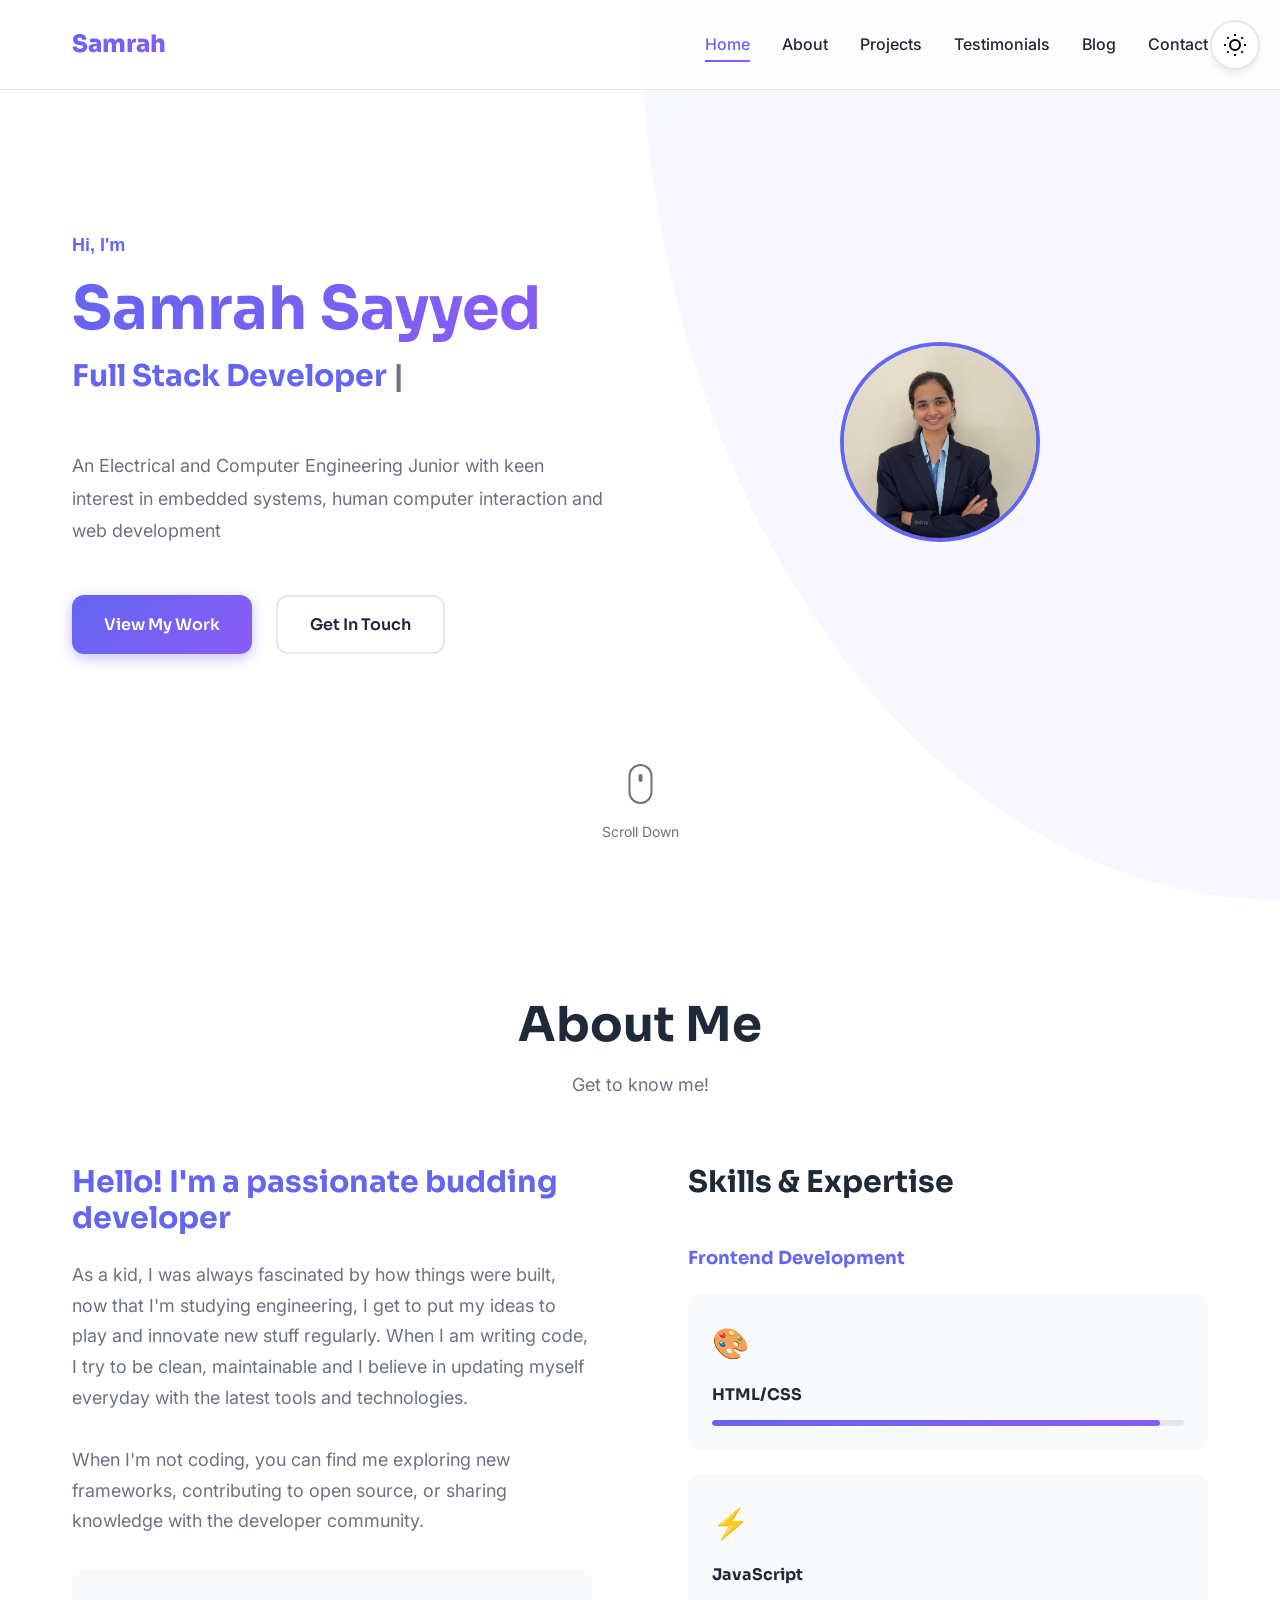
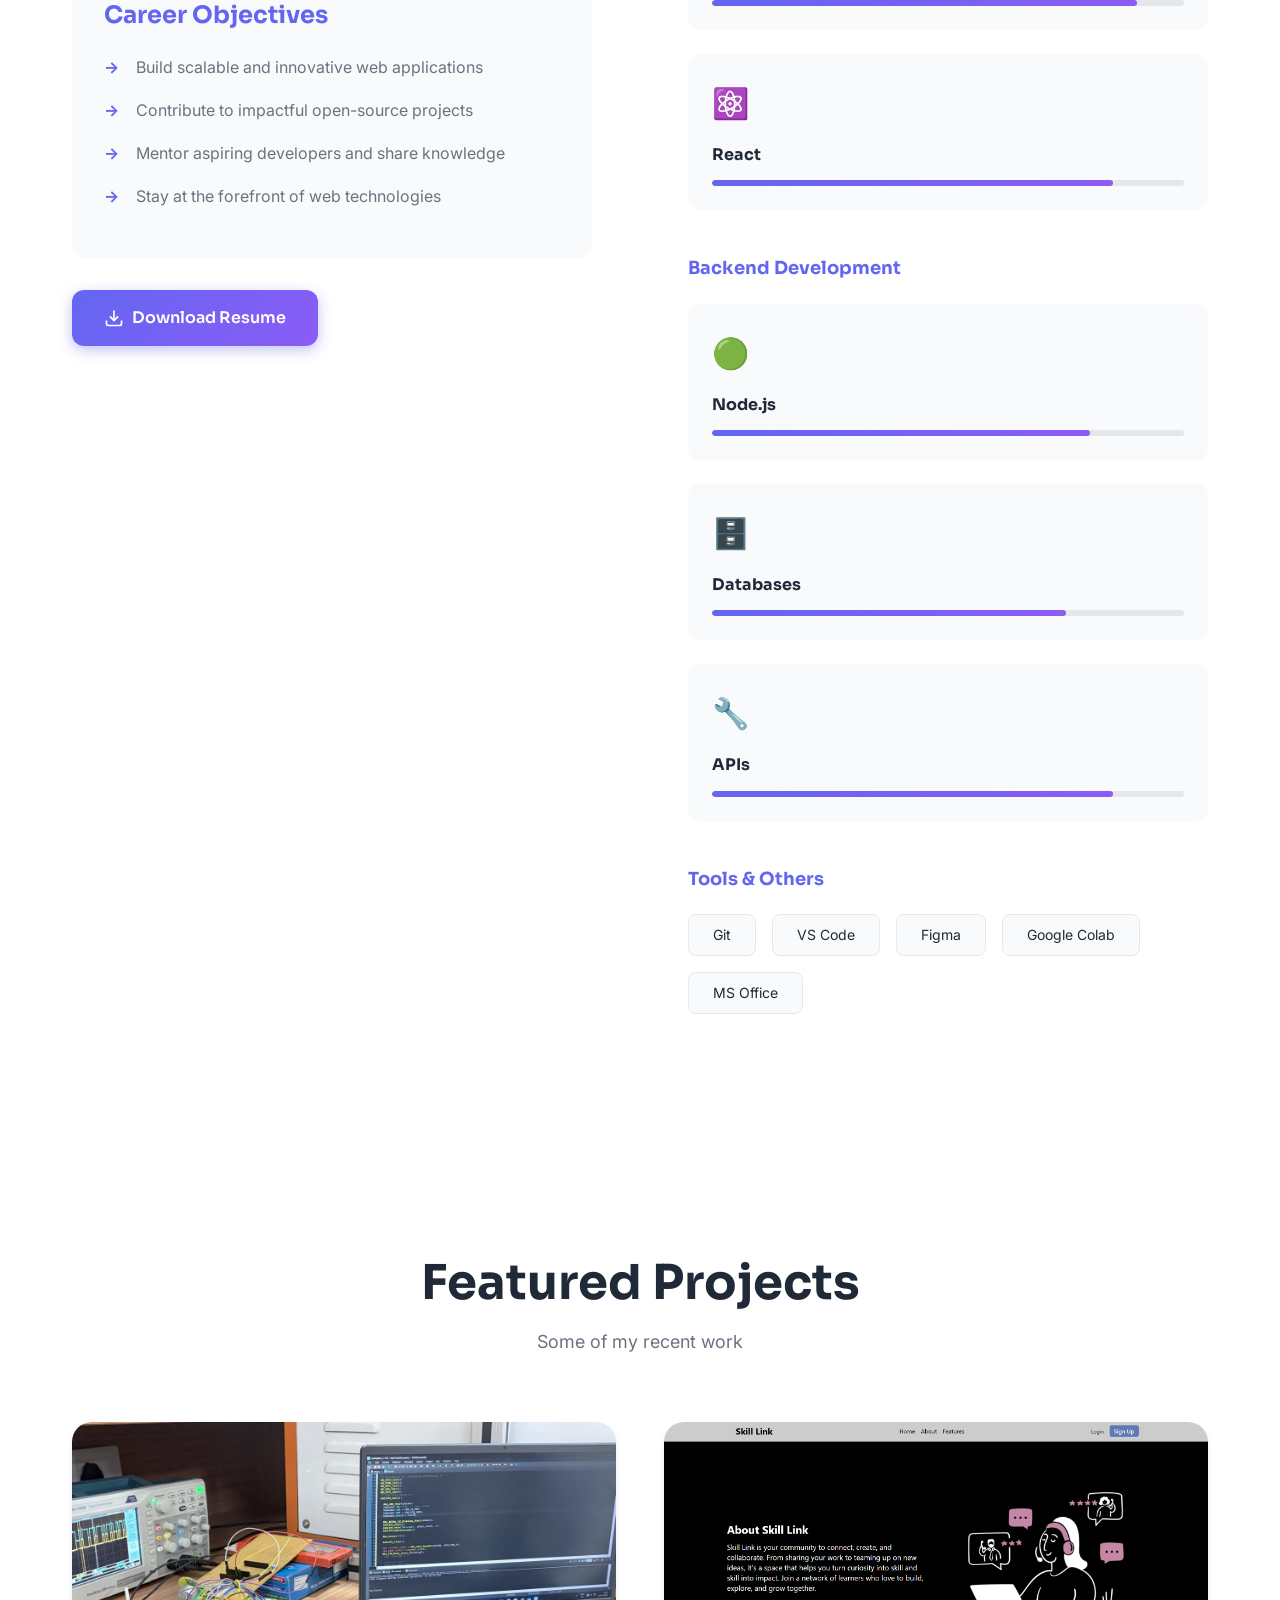
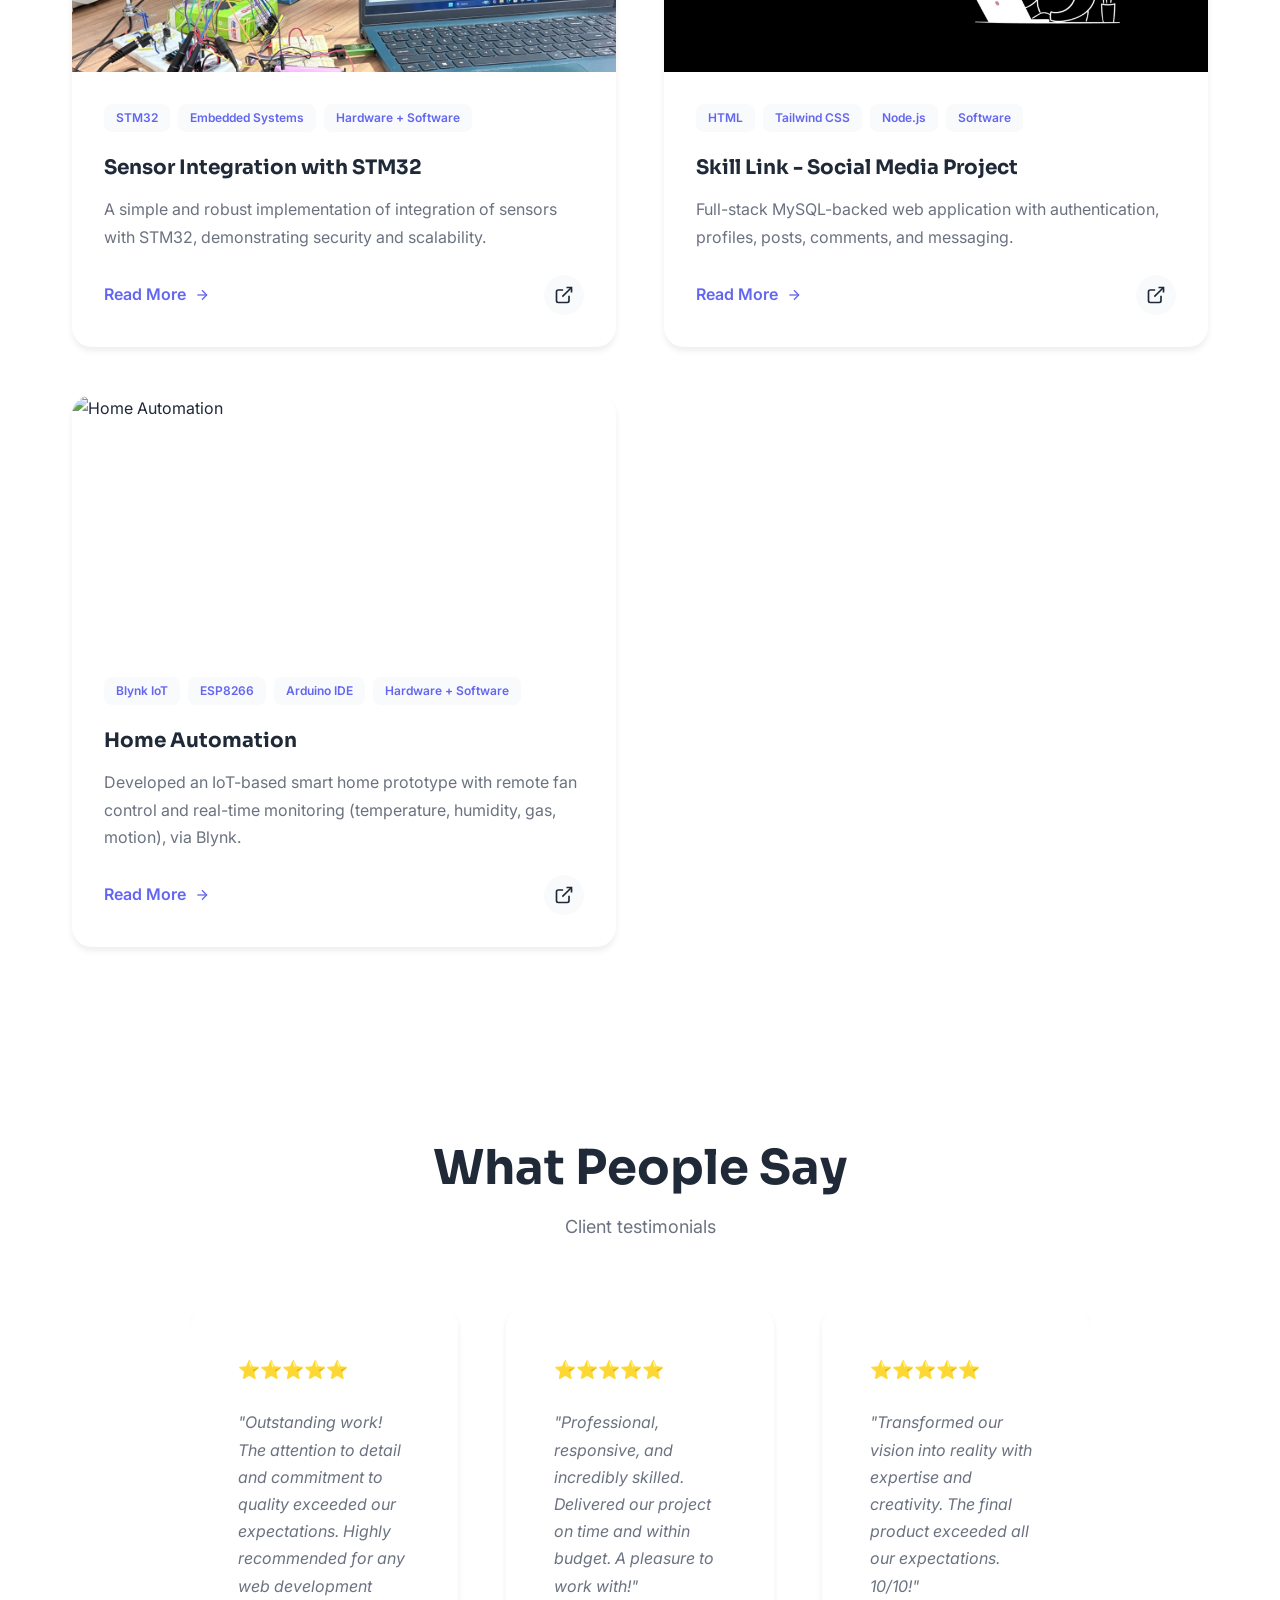
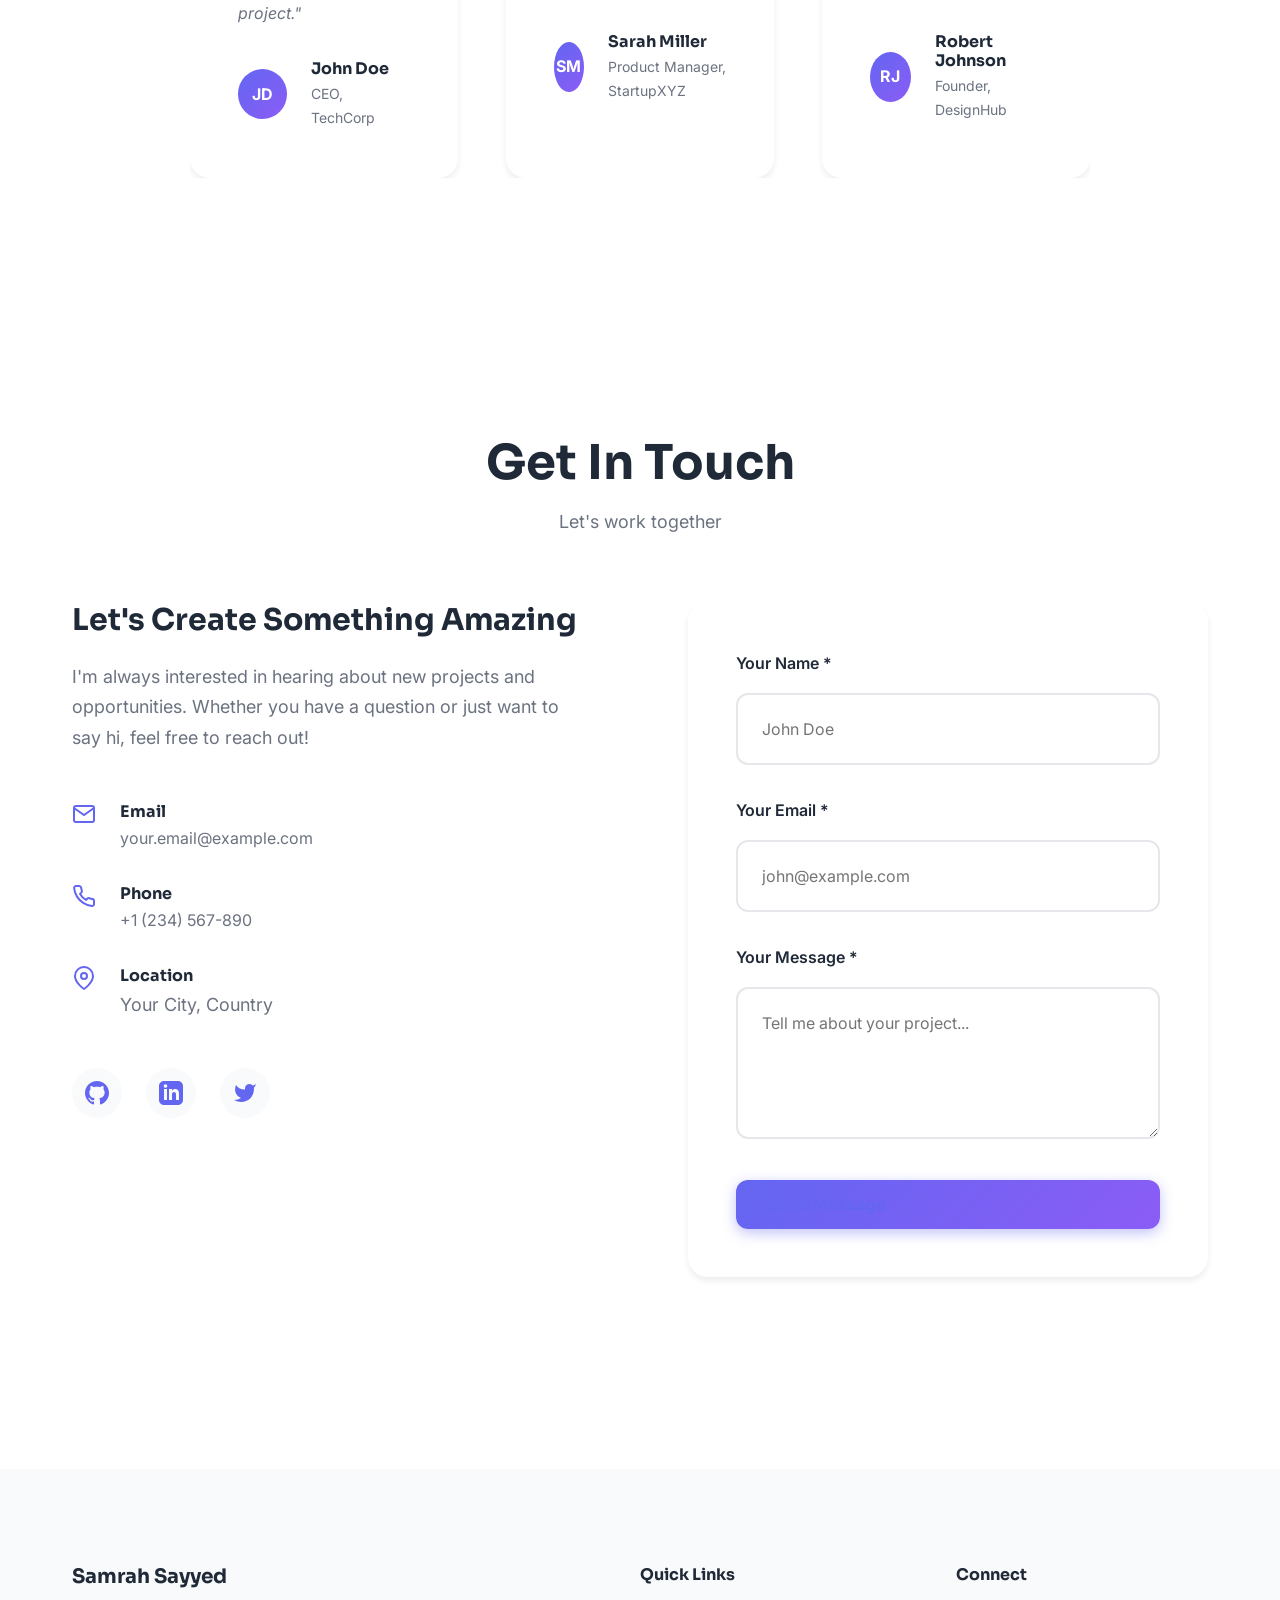
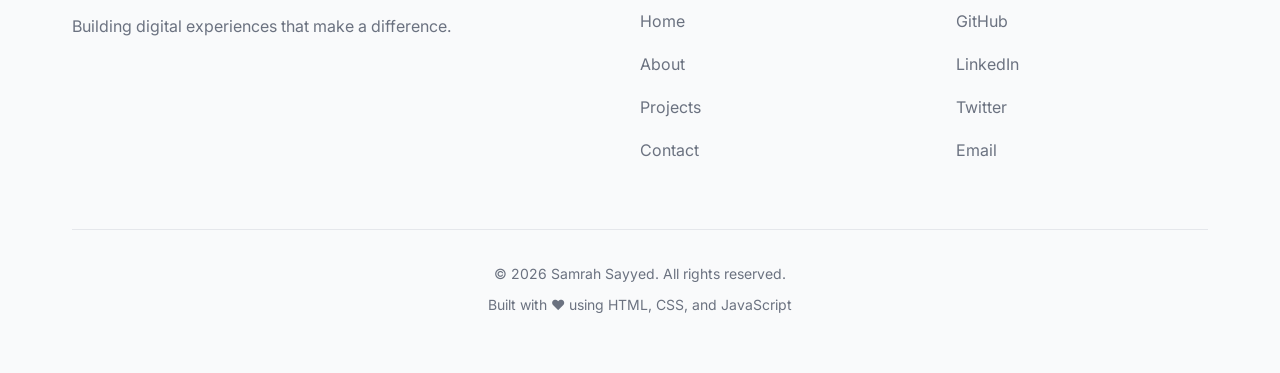
==== index.html @ 700749a1 "first commit" ====
<!DOCTYPE html>
<html lang="en">
<head>
    <meta charset="UTF-8">
    <meta name="viewport" content="width=device-width, initial-scale=1.0">
    <meta name="description" content="Portfolio website showcasing web development projects and skills">
    <meta name="keywords" content="web developer, portfolio, projects, frontend, backend">
    <meta name="author" content="Your Name">
    
    <!-- Open Graph Meta Tags -->
    <meta property="og:title" content="Your Name - Portfolio">
    <meta property="og:description" content="Web Developer Portfolio">
    <meta property="og:type" content="website">
    
    <title>Samrah - Portfolio</title>
    
    <!-- Google Fonts -->
    <link rel="preconnect" href="https://fonts.googleapis.com">
    <link rel="preconnect" href="https://fonts.gstatic.com" crossorigin>
    <link href="https://fonts.googleapis.com/css2?family=Sora:wght@300;400;600;700;800&family=Inter:wght@300;400;500;600&display=swap" rel="stylesheet">
    
    <!-- Stylesheets -->
    <link rel="stylesheet" href="css/style.css">
    <link rel="stylesheet" href="css/animations.css">
</head>
<body>
    <!-- Dark Mode Toggle -->
    <button id="theme-toggle" class="theme-toggle" aria-label="Toggle dark mode">
        <svg class="sun-icon" width="24" height="24" viewBox="0 0 24 24" fill="none" stroke="currentColor" stroke-width="2">
            <circle cx="12" cy="12" r="5"></circle>
            <line x1="12" y1="1" x2="12" y2="3"></line>
            <line x1="12" y1="21" x2="12" y2="23"></line>
            <line x1="4.22" y1="4.22" x2="5.64" y2="5.64"></line>
            <line x1="18.36" y1="18.36" x2="19.78" y2="19.78"></line>
            <line x1="1" y1="12" x2="3" y2="12"></line>
            <line x1="21" y1="12" x2="23" y2="12"></line>
            <line x1="4.22" y1="19.78" x2="5.64" y2="18.36"></line>
            <line x1="18.36" y1="5.64" x2="19.78" y2="4.22"></line>
        </svg>
        <svg class="moon-icon" width="24" height="24" viewBox="0 0 24 24" fill="none" stroke="currentColor" stroke-width="2">
            <path d="M21 12.79A9 9 0 1 1 11.21 3 7 7 0 0 0 21 12.79z"></path>
        </svg>
    </button>

    <!-- Navigation -->
    <nav class="navbar" role="navigation" aria-label="Main navigation">
        <div class="nav-container">
            <a href="#home" class="logo">Samrah</a>
            
            <button class="mobile-menu-toggle" id="mobile-menu-toggle" aria-label="Toggle menu">
                <span></span>
                <span></span>
                <span></span>
            </button>
            
            <ul class="nav-menu" id="nav-menu">
                <li><a href="#home" class="nav-link active">Home</a></li>
                <li><a href="#about" class="nav-link">About</a></li>
                <li><a href="#projects" class="nav-link">Projects</a></li>
                <li><a href="#testimonials" class="nav-link">Testimonials</a></li>
                <li><a href="#blog" class="nav-link">Blog</a></li>
                <li><a href="#contact" class="nav-link">Contact</a></li>
            </ul>
        </div>
    </nav>

    <!-- Main Content -->
    <main>
        <!-- Hero Section -->
        <section id="home" class="hero-section section">
            <div class="hero-container">
                <div class="hero-content">
                    <p class="hero-greeting fade-in" style="font-family:Verdana, Geneva, Tahoma, sans-serif;">Hi, I'm</p>
                    <h1 class="hero-title fade-in-up">
                        <span class="text-gradient">Samrah Sayyed</span>
                    </h1>
                    <h2 class="hero-subtitle fade-in-up">
                        <span class="typing-text"></span>
                        <span class="cursor">|</span>
                    </h2>
                    <p class="hero-description fade-in-up">
                        An Electrical and Computer Engineering Junior with keen interest in embedded systems, human computer interaction and web development
                    </p>
                    <div class="hero-buttons fade-in-up">
                        <a href="#projects" class="btn btn-primary">View My Work</a>
                        <a href="#contact" class="btn btn-secondary">Get In Touch</a>
                    </div>
                </div>
                <div class="hero-image fade-in-right">
                    <div class="hero-image-wrapper">
                        <!-- Replace with your image -->
                        <div class="profile-placeholder">
                            <div class="hero-image-wrapper">
                                <img src="./images/profile.jpeg" alt="Your Name" class="hero-profile-img">
                            </div>
                        </div>
                    </div>
                </div>
            </div>
            
            <!-- Scroll Indicator -->
            <div class="scroll-indicator">
                <div class="mouse">
                    <div class="wheel"></div>
                </div>
                <p>Scroll Down</p>
            </div>
        </section>

        <!-- About Section -->
        <section id="about" class="about-section section">
            <div class="container">
                <h2 class="section-title reveal-text">About Me</h2>
                <div class="section-subtitle reveal-text">Get to know me!</div>
                
                <div class="about-content">
                    <div class="about-text reveal-left">
                        <h3>Hello! I'm a passionate budding developer</h3>
                        <p>
                            As a kid, I was always fascinated by how things were built, now that I'm studying engineering, I get to put my ideas to play and innovate new stuff regularly.
                            When I am writing code, I try to be clean, maintainable and I believe in updating myself everyday with the latest tools and technologies.
                        </p>
                        <p>
                            When I'm not coding, you can find me  
                            exploring new frameworks, contributing to open source, or sharing knowledge 
                            with the developer community.
                        </p>
                        
                        <div class="career-objectives">
                            <h4>Career Objectives</h4>
                            <ul>
                                <li>Build scalable and innovative web applications</li>
                                <li>Contribute to impactful open-source projects</li>
                                <li>Mentor aspiring developers and share knowledge</li>
                                <li>Stay at the forefront of web technologies</li>
                            </ul>
                        </div>
                        
                        <a href="assets/resume.pdf" class="btn btn-primary" download>
                            <svg width="20" height="20" viewBox="0 0 24 24" fill="none" stroke="currentColor" stroke-width="2">
                                <path d="M21 15v4a2 2 0 0 1-2 2H5a2 2 0 0 1-2-2v-4"></path>
                                <polyline points="7 10 12 15 17 10"></polyline>
                                <line x1="12" y1="15" x2="12" y2="3"></line>
                            </svg>
                            Download Resume
                        </a>
                    </div>
                    
                    <div class="skills-container reveal-right">
                        <h3>Skills & Expertise</h3>
                        
                        <div class="skill-category">
                            <h4>Frontend Development</h4>
                            <div class="skills-grid">
                                <div class="skill-card">
                                    <div class="skill-icon">🎨</div>
                                    <h5>HTML/CSS</h5>
                                    <div class="skill-bar">
                                        <div class="skill-progress" style="width: 95%"></div>
                                    </div>
                                </div>
                                <div class="skill-card">
                                    <div class="skill-icon">⚡</div>
                                    <h5>JavaScript</h5>
                                    <div class="skill-bar">
                                        <div class="skill-progress" style="width: 90%"></div>
                                    </div>
                                </div>
                                <div class="skill-card">
                                    <div class="skill-icon">⚛️</div>
                                    <h5>React</h5>
                                    <div class="skill-bar">
                                        <div class="skill-progress" style="width: 85%"></div>
                                    </div>
                                </div>
                            </div>
                        </div>
                        
                        <div class="skill-category">
                            <h4>Backend Development</h4>
                            <div class="skills-grid">
                                <div class="skill-card">
                                    <div class="skill-icon">🟢</div>
                                    <h5>Node.js</h5>
                                    <div class="skill-bar">
                                        <div class="skill-progress" style="width: 80%"></div>
                                    </div>
                                </div>
                                <div class="skill-card">
                                    <div class="skill-icon">🗄️</div>
                                    <h5>Databases</h5>
                                    <div class="skill-bar">
                                        <div class="skill-progress" style="width: 75%"></div>
                                    </div>
                                </div>
                                <div class="skill-card">
                                    <div class="skill-icon">🔧</div>
                                    <h5>APIs</h5>
                                    <div class="skill-bar">
                                        <div class="skill-progress" style="width: 85%"></div>
                                    </div>
                                </div>
                            </div>
                        </div>
                        
                        <div class="skill-category">
                            <h4>Tools & Others</h4>
                            <div class="tool-tags">
                                <span class="tool-tag">Git</span>
                                <span class="tool-tag">VS Code</span>
                                <span class="tool-tag">Figma</span>
                                <span class="tool-tag">Google Colab</span>
                                <span class="tool-tag">MS Office</span>
                            </div>
                        </div>
                    </div>
                </div>
            </div>
        </section>

        <!-- Projects Section -->
        <section id="projects" class="projects-section section">
            <div class="container">
                <h2 class="section-title reveal-text">Featured Projects</h2>
                <div class="section-subtitle reveal-text">Some of my recent work</div>
                
                <div class="projects-grid">
                    <!-- Project 1 -->
                    <article class="project-card reveal-scale" data-category="web">
                        <div class="project-image">
                            <img src="./images/project1.jpeg" alt="Sensor Integration with STM32" loading="lazy">
                            <div class="project-overlay">
                                <a href="projects/project1.html" class="project-link">View Details</a>
                            </div>
                        </div>
                        <div class="project-content">
                            <div class="project-tags">
                                <span class="tag">STM32</span>
                                <span class="tag">Embedded Systems</span>
                                <span class="tag">Hardware + Software</span>
                            </div>
                            <h3>Sensor Integration with STM32</h3>
                            <p>
                                A simple and robust implementation of integration of sensors with STM32, demonstrating security and scalability.
                            </p>
                            <div class="project-links">
                                <a href="projects/project1.html" class="btn-text">
                                    Read More
                                    <svg width="16" height="16" viewBox="0 0 24 24" fill="none" stroke="currentColor" stroke-width="2">
                                        <line x1="5" y1="12" x2="19" y2="12"></line>
                                        <polyline points="12 5 19 12 12 19"></polyline>
                                    </svg>
                                </a>
                                <a href="#" class="btn-icon" aria-label="View live demo">
                                    <svg width="20" height="20" viewBox="0 0 24 24" fill="none" stroke="currentColor" stroke-width="2">
                                        <path d="M18 13v6a2 2 0 0 1-2 2H5a2 2 0 0 1-2-2V8a2 2 0 0 1 2-2h6"></path>
                                        <polyline points="15 3 21 3 21 9"></polyline>
                                        <line x1="10" y1="14" x2="21" y2="3"></line>
                                    </svg>
                                </a>
                            </div>
                        </div>
                    </article>

                    <!-- Project 2 -->
                    <article class="project-card reveal-scale" data-category="web">
                        <div class="project-image">
                            <img src="./images/project2.png" alt="Skill Link" loading="lazy">
                            <div class="project-overlay">
                                <a href="projects/project2.html" class="project-link">View Details</a>
                            </div>
                        </div>
                        <div class="project-content">
                            <div class="project-tags">
                                <span class="tag">HTML</span>
                                <span class="tag">Tailwind CSS</span>
                                <span class="tag">Node.js</span>
                                <span class="tag">Software</span>
                            </div>
                            <h3>Skill Link - Social Media Project</h3>
                            <p>
                                Full-stack MySQL-backed web application with authentication, profiles, posts, comments, and messaging.
                            </p>
                            <div class="project-links">
                                <a href="projects/project2.html" class="btn-text">
                                    Read More
                                    <svg width="16" height="16" viewBox="0 0 24 24" fill="none" stroke="currentColor" stroke-width="2">
                                        <line x1="5" y1="12" x2="19" y2="12"></line>
                                        <polyline points="12 5 19 12 12 19"></polyline>
                                    </svg>
                                </a>
                                <a href="#" class="btn-icon" aria-label="View live demo">
                                    <svg width="20" height="20" viewBox="0 0 24 24" fill="none" stroke="currentColor" stroke-width="2">
                                        <path d="M18 13v6a2 2 0 0 1-2 2H5a2 2 0 0 1-2-2V8a2 2 0 0 1 2-2h6"></path>
                                        <polyline points="15 3 21 3 21 9"></polyline>
                                        <line x1="10" y1="14" x2="21" y2="3"></line>
                                    </svg>
                                </a>
                            </div>
                        </div>
                    </article>

                    <!-- Project 3 -->
                    <article class="project-card reveal-scale" data-category="mobile">
                        <div class="project-image">
                            <img src="https://images.unsplash.com/photo-1512941937669-90a1b58e7e9c?w=800&h=600&fit=crop" alt="Home Automation" loading="lazy">
                            <div class="project-overlay">
                                <a href="projects/project3.html" class="project-link">View Details</a>
                            </div>
                        </div>
                        <div class="project-content">
                            <div class="project-tags">
                                <span class="tag">Blynk IoT</span>
                                <span class="tag">ESP8266</span>
                                <span class="tag">Arduino IDE</span>
                                <span class="tag">Hardware + Software</span>
                            </div>
                            <h3>Home Automation</h3>
                            <p>
                                Developed an IoT-based smart home prototype with remote fan control and real-time monitoring (temperature,
humidity, gas, motion), via Blynk.
                            </p>
                            <div class="project-links">
                                <a href="projects/project3.html" class="btn-text">
                                    Read More
                                    <svg width="16" height="16" viewBox="0 0 24 24" fill="none" stroke="currentColor" stroke-width="2">
                                        <line x1="5" y1="12" x2="19" y2="12"></line>
                                        <polyline points="12 5 19 12 12 19"></polyline>
                                    </svg>
                                </a>
                                <a href="#" class="btn-icon" aria-label="View live demo">
                                    <svg width="20" height="20" viewBox="0 0 24 24" fill="none" stroke="currentColor" stroke-width="2">
                                        <path d="M18 13v6a2 2 0 0 1-2 2H5a2 2 0 0 1-2-2V8a2 2 0 0 1 2-2h6"></path>
                                        <polyline points="15 3 21 3 21 9"></polyline>
                                        <line x1="10" y1="14" x2="21" y2="3"></line>
                                    </svg>
                                </a>
                            </div>
                        </div>
                    </article>
                </div>
            </div>
        </section>

        <!-- Testimonials Section -->
        <section id="testimonials" class="testimonials-section section">
            <div class="container">
                <h2 class="section-title reveal-text">What People Say</h2>
                <div class="section-subtitle reveal-text">Client testimonials</div>
                
                <div class="testimonials-slider">
                    <div class="testimonial-track">
                        <div class="testimonial-card">
                            <div class="testimonial-rating">
                                ⭐⭐⭐⭐⭐
                            </div>
                            <p class="testimonial-text">
                                "Outstanding work! The attention to detail and commitment to quality exceeded 
                                our expectations. Highly recommended for any web development project."
                            </p>
                            <div class="testimonial-author">
                                <div class="author-avatar">JD</div>
                                <div class="author-info">
                                    <h4>John Doe</h4>
                                    <p>CEO, TechCorp</p>
                                </div>
                            </div>
                        </div>

                        <div class="testimonial-card">
                            <div class="testimonial-rating">
                                ⭐⭐⭐⭐⭐
                            </div>
                            <p class="testimonial-text">
                                "Professional, responsive, and incredibly skilled. Delivered our project on time 
                                and within budget. A pleasure to work with!"
                            </p>
                            <div class="testimonial-author">
                                <div class="author-avatar">SM</div>
                                <div class="author-info">
                                    <h4>Sarah Miller</h4>
                                    <p>Product Manager, StartupXYZ</p>
                                </div>
                            </div>
                        </div>

                        <div class="testimonial-card">
                            <div class="testimonial-rating">
                                ⭐⭐⭐⭐⭐
                            </div>
                            <p class="testimonial-text">
                                "Transformed our vision into reality with expertise and creativity. The final 
                                product exceeded all our expectations. 10/10!"
                            </p>
                            <div class="testimonial-author">
                                <div class="author-avatar">RJ</div>
                                <div class="author-info">
                                    <h4>Robert Johnson</h4>
                                    <p>Founder, DesignHub</p>
                                </div>
                            </div>
                        </div>
                    </div>
                </div>
            </div>
        </section>

        <!-- Blog Section --> <!--
        <section id="blog" class="blog-section section">
            <div class="container">
                <h2 class="section-title reveal-text">Latest Articles</h2>
                <div class="section-subtitle reveal-text">Thoughts and insights</div>
                
                <div class="blog-grid">
                    <article class="blog-card reveal-up">
                        <div class="blog-image">
                            <img src="https://images.unsplash.com/photo-1517694712202-14dd9538aa97?w=600&h=400&fit=crop" alt="Blog post" loading="lazy">
                            <span class="blog-category">Web Development</span>
                        </div>
                        <div class="blog-content">
                            <time class="blog-date">February 1, 2026</time>
                            <h3>The Future of Web Development in 2026</h3>
                            <p>
                                Exploring emerging trends and technologies shaping the future of web development, 
                                from AI integration to enhanced performance optimizations.
                            </p>
                            <a href="#" class="blog-link">Read Article →</a>
                        </div>
                    </article>

                    <article class="blog-card reveal-up">
                        <div class="blog-image">
                            <img src="https://images.unsplash.com/photo-1555066931-4365d14bab8c?w=600&h=400&fit=crop" alt="Blog post" loading="lazy">
                            <span class="blog-category">Design</span>
                        </div>
                        <div class="blog-content">
                            <time class="blog-date">January 28, 2026</time>
                            <h3>Creating Accessible User Interfaces</h3>
                            <p>
                                A comprehensive guide to building inclusive web experiences that work for 
                                everyone, with practical tips and real-world examples.
                            </p>
                            <a href="#" class="blog-link">Read Article →</a>
                        </div>
                    </article>

                    <article class="blog-card reveal-up">
                        <div class="blog-image">
                            <img src="https://images.unsplash.com/photo-1498050108023-c5249f4df085?w=600&h=400&fit=crop" alt="Blog post" loading="lazy">
                            <span class="blog-category">Tutorial</span>
                        </div>
                        <div class="blog-content">
                            <time class="blog-date">January 20, 2026</time>
                            <h3>Mastering CSS Grid Layouts</h3>
                            <p>
                                Deep dive into CSS Grid with advanced techniques, practical examples, and 
                                best practices for creating responsive layouts.
                            </p>
                            <a href="#" class="blog-link">Read Article →</a>
                        </div>
                    </article>
                </div>
            </div>
        </section>
    -->
        <!-- Contact Section -->
        <section id="contact" class="contact-section section">
            <div class="container">
                <h2 class="section-title reveal-text">Get In Touch</h2>
                <div class="section-subtitle reveal-text">Let's work together</div>
                
                <div class="contact-content">
                    <div class="contact-info reveal-left">
                        <h3>Let's Create Something Amazing</h3>
                        <p>
                            I'm always interested in hearing about new projects and opportunities. 
                            Whether you have a question or just want to say hi, feel free to reach out!
                        </p>
                        
                        <div class="contact-details">
                            <div class="contact-item">
                                <svg width="24" height="24" viewBox="0 0 24 24" fill="none" stroke="currentColor" stroke-width="2">
                                    <path d="M4 4h16c1.1 0 2 .9 2 2v12c0 1.1-.9 2-2 2H4c-1.1 0-2-.9-2-2V6c0-1.1.9-2 2-2z"></path>
                                    <polyline points="22,6 12,13 2,6"></polyline>
                                </svg>
                                <div>
                                    <h4>Email</h4>
                                    <a href="mailto:your.email@example.com">your.email@example.com</a>
                                </div>
                            </div>
                            
                            <div class="contact-item">
                                <svg width="24" height="24" viewBox="0 0 24 24" fill="none" stroke="currentColor" stroke-width="2">
                                    <path d="M22 16.92v3a2 2 0 0 1-2.18 2 19.79 19.79 0 0 1-8.63-3.07 19.5 19.5 0 0 1-6-6 19.79 19.79 0 0 1-3.07-8.67A2 2 0 0 1 4.11 2h3a2 2 0 0 1 2 1.72 12.84 12.84 0 0 0 .7 2.81 2 2 0 0 1-.45 2.11L8.09 9.91a16 16 0 0 0 6 6l1.27-1.27a2 2 0 0 1 2.11-.45 12.84 12.84 0 0 0 2.81.7A2 2 0 0 1 22 16.92z"></path>
                                </svg>
                                <div>
                                    <h4>Phone</h4>
                                    <a href="tel:+1234567890">+1 (234) 567-890</a>
                                </div>
                            </div>
                            
                            <div class="contact-item">
                                <svg width="24" height="24" viewBox="0 0 24 24" fill="none" stroke="currentColor" stroke-width="2">
                                    <path d="M21 10c0 7-9 13-9 13s-9-6-9-13a9 9 0 0 1 18 0z"></path>
                                    <circle cx="12" cy="10" r="3"></circle>
                                </svg>
                                <div>
                                    <h4>Location</h4>
                                    <p>Your City, Country</p>
                                </div>
                            </div>
                        </div>
                        
                        <div class="social-links">
                            <a href="#" aria-label="GitHub" class="social-link">
                                <svg width="24" height="24" viewBox="0 0 24 24" fill="currentColor">
                                    <path d="M12 0c-6.626 0-12 5.373-12 12 0 5.302 3.438 9.8 8.207 11.387.599.111.793-.261.793-.577v-2.234c-3.338.726-4.033-1.416-4.033-1.416-.546-1.387-1.333-1.756-1.333-1.756-1.089-.745.083-.729.083-.729 1.205.084 1.839 1.237 1.839 1.237 1.07 1.834 2.807 1.304 3.492.997.107-.775.418-1.305.762-1.604-2.665-.305-5.467-1.334-5.467-5.931 0-1.311.469-2.381 1.236-3.221-.124-.303-.535-1.524.117-3.176 0 0 1.008-.322 3.301 1.23.957-.266 1.983-.399 3.003-.404 1.02.005 2.047.138 3.006.404 2.291-1.552 3.297-1.23 3.297-1.23.653 1.653.242 2.874.118 3.176.77.84 1.235 1.911 1.235 3.221 0 4.609-2.807 5.624-5.479 5.921.43.372.823 1.102.823 2.222v3.293c0 .319.192.694.801.576 4.765-1.589 8.199-6.086 8.199-11.386 0-6.627-5.373-12-12-12z"/>
                                </svg>
                            </a>
                            <a href="#" aria-label="LinkedIn" class="social-link">
                                <svg width="24" height="24" viewBox="0 0 24 24" fill="currentColor">
                                    <path d="M19 0h-14c-2.761 0-5 2.239-5 5v14c0 2.761 2.239 5 5 5h14c2.762 0 5-2.239 5-5v-14c0-2.761-2.238-5-5-5zm-11 19h-3v-11h3v11zm-1.5-12.268c-.966 0-1.75-.79-1.75-1.764s.784-1.764 1.75-1.764 1.75.79 1.75 1.764-.783 1.764-1.75 1.764zm13.5 12.268h-3v-5.604c0-3.368-4-3.113-4 0v5.604h-3v-11h3v1.765c1.396-2.586 7-2.777 7 2.476v6.759z"/>
                                </svg>
                            </a>
                            <a href="#" aria-label="Twitter" class="social-link">
                                <svg width="24" height="24" viewBox="0 0 24 24" fill="currentColor">
                                    <path d="M23 3a10.9 10.9 0 01-3.14 1.53 4.48 4.48 0 00-7.86 3v1A10.66 10.66 0 013 4s-4 9 5 13a11.64 11.64 0 01-7 2c9 5 20 0 20-11.5a4.5 4.5 0 00-.08-.83A7.72 7.72 0 0023 3z"></path>
                                </svg>
                            </a>
                        </div>
                    </div>
                    
                    <form id="contact-form" class="contact-form reveal-right" novalidate>
                        <div class="form-group">
                            <label for="name">Your Name *</label>
                            <input 
                                type="text" 
                                id="name" 
                                name="name" 
                                required 
                                aria-required="true"
                                placeholder="John Doe"
                            >
                            <span class="error-message" id="name-error"></span>
                        </div>
                        
                        <div class="form-group">
                            <label for="email">Your Email *</label>
                            <input 
                                type="email" 
                                id="email" 
                                name="email" 
                                required 
                                aria-required="true"
                                placeholder="john@example.com"
                            >
                            <span class="error-message" id="email-error"></span>
                        </div>
                        
                        <div class="form-group">
                            <label for="message">Your Message *</label>
                            <textarea 
                                id="message" 
                                name="message" 
                                required 
                                aria-required="true"
                                rows="5"
                                placeholder="Tell me about your project..."
                            ></textarea>
                            <span class="error-message" id="message-error"></span>
                        </div>
                        
                        <button type="submit" class="btn btn-primary btn-submit">
                            <span class="btn-text">Send Message</span>
                            <span class="btn-loading">
                                <svg width="20" height="20" viewBox="0 0 24 24" fill="none" stroke="currentColor" stroke-width="2">
                                    <circle cx="12" cy="12" r="10"></circle>
                                </svg>
                            </span>
                        </button>
                        
                        <div class="form-status" id="form-status"></div>
                    </form>
                </div>
            </div>
        </section>
    </main>

    <!-- Footer -->
    <footer class="footer">
        <div class="container">
            <div class="footer-content">
                <div class="footer-section">
                    <h3>Samrah Sayyed</h3>
                    <p>Building digital experiences that make a difference.</p>
                </div>
                
                <div class="footer-section">
                    <h4>Quick Links</h4>
                    <ul>
                        <li><a href="#home">Home</a></li>
                        <li><a href="#about">About</a></li>
                        <li><a href="#projects">Projects</a></li>
                        <li><a href="#contact">Contact</a></li>
                    </ul>
                </div>
                
                <div class="footer-section">
                    <h4>Connect</h4>
                    <ul>
                        <li><a href="#">GitHub</a></li>
                        <li><a href="#">LinkedIn</a></li>
                        <li><a href="#">Twitter</a></li>
                        <li><a href="#">Email</a></li>
                    </ul>
                </div>
            </div>
            
            <div class="footer-bottom">
                <p>&copy; 2026 Samrah Sayyed. All rights reserved.</p>
                <p>Built with ❤️ using HTML, CSS, and JavaScript</p>
            </div>
        </div>
    </footer>

    <!-- Scripts -->
    <script src="js/main.js"></script>
    <script src="js/animations.js"></script>
    <script src="js/form-validation.js"></script>
</body>
</html>
---- css/style.css ----
/* ==========================================
   MODERN PORTFOLIO - MAIN STYLESHEET
   ========================================== */

/* === CSS VARIABLES === */
:root {
    /* Colors - Light Mode */
    --color-primary: #6366f1;
    --color-primary-dark: #4f46e5;
    --color-secondary: #8b5cf6;
    --color-accent: #ec4899;
    --color-success: #10b981;
    --color-warning: #f59e0b;
    --color-error: #ef4444;
    
    --color-bg: #ffffff;
    --color-bg-alt: #f9fafb;
    --color-surface: #ffffff;
    --color-text: #1f2937;
    --color-text-light: #6b7280;
    --color-border: #e5e7eb;
    
    /* Typography */
    --font-heading: 'Sora', sans-serif;
    --font-body: 'Inter', sans-serif;
    
    --font-size-xs: 0.75rem;
    --font-size-sm: 0.875rem;
    --font-size-base: 1rem;
    --font-size-lg: 1.125rem;
    --font-size-xl: 1.25rem;
    --font-size-2xl: 1.5rem;
    --font-size-3xl: 1.875rem;
    --font-size-4xl: 2.25rem;
    --font-size-5xl: 3rem;
    --font-size-6xl: 3.75rem;
    
    /* Spacing */
    --spacing-xs: 0.5rem;
    --spacing-sm: 1rem;
    --spacing-md: 1.5rem;
    --spacing-lg: 2rem;
    --spacing-xl: 3rem;
    --spacing-2xl: 4rem;
    --spacing-3xl: 6rem;
    
    /* Layout */
    --container-width: 1200px;
    --border-radius: 12px;
    --border-radius-sm: 8px;
    --border-radius-lg: 20px;
    
    /* Shadows */
    --shadow-sm: 0 1px 2px rgba(0, 0, 0, 0.05);
    --shadow-md: 0 4px 6px rgba(0, 0, 0, 0.07);
    --shadow-lg: 0 10px 15px rgba(0, 0, 0, 0.1);
    --shadow-xl: 0 20px 25px rgba(0, 0, 0, 0.15);
    
    /* Transitions */
    --transition-fast: 150ms ease;
    --transition-base: 250ms ease;
    --transition-slow: 350ms ease;
    
    /* Z-index */
    --z-dropdown: 1000;
    --z-sticky: 1020;
    --z-fixed: 1030;
    --z-modal: 1040;
    --z-tooltip: 1050;
}

/* Dark Mode Variables */
[data-theme="dark"] {
    --color-bg: #0f172a;
    --color-bg-alt: #1e293b;
    --color-surface: #1e293b;
    --color-text: #f1f5f9;
    --color-text-light: #94a3b8;
    --color-border: #334155;
}

/* === RESET & BASE === */
*, *::before, *::after {
    box-sizing: border-box;
    margin: 0;
    padding: 0;
}

html {
    scroll-behavior: smooth;
    font-size: 16px;
}

body {
    font-family: var(--font-body);
    font-size: var(--font-size-base);
    line-height: 1.7;
    color: var(--color-text);
    background-color: var(--color-bg);
    overflow-x: hidden;
    transition: background-color var(--transition-base), color var(--transition-base);
}

/* === TYPOGRAPHY === */
h1, h2, h3, h4, h5, h6 {
    font-family: var(--font-heading);
    font-weight: 700;
    line-height: 1.2;
    color: var(--color-text);
    margin-bottom: var(--spacing-md);
}

h1 { font-size: var(--font-size-5xl); }
h2 { font-size: var(--font-size-4xl); }
h3 { font-size: var(--font-size-3xl); }
h4 { font-size: var(--font-size-2xl); }
h5 { font-size: var(--font-size-xl); }
h6 { font-size: var(--font-size-lg); }

p {
    margin-bottom: var(--spacing-sm);
    color: var(--color-text-light);
}

a {
    color: var(--color-primary);
    text-decoration: none;
    transition: color var(--transition-fast);
}

a:hover {
    color: var(--color-primary-dark);
}

/* === UTILITIES === */
.container {
    max-width: var(--container-width);
    margin: 0 auto;
    padding: 0 var(--spacing-lg);
}

.section {
    padding: var(--spacing-3xl) 0;
}

.text-gradient {
    background: linear-gradient(135deg, var(--color-primary), var(--color-secondary));
    -webkit-background-clip: text;
    -webkit-text-fill-color: transparent;
    background-clip: text;
}

/* === BUTTONS === */
.btn {
    display: inline-flex;
    align-items: center;
    gap: var(--spacing-xs);
    padding: 0.875rem 2rem;
    font-family: var(--font-heading);
    font-size: var(--font-size-base);
    font-weight: 600;
    border: none;
    border-radius: var(--border-radius);
    cursor: pointer;
    transition: all var(--transition-base);
    text-decoration: none;
}

.btn-primary {
    background: linear-gradient(135deg, var(--color-primary), var(--color-secondary));
    color: white;
    box-shadow: 0 4px 14px rgba(99, 102, 241, 0.4);
}

.btn-primary:hover {
    transform: translateY(-2px);
    box-shadow: 0 6px 20px rgba(99, 102, 241, 0.5);
}

.btn-secondary {
    background: transparent;
    color: var(--color-text);
    border: 2px solid var(--color-border);
}

.btn-secondary:hover {
    border-color: var(--color-primary);
    color: var(--color-primary);
    transform: translateY(-2px);
}

.btn-text {
    display: inline-flex;
    align-items: center;
    gap: var(--spacing-xs);
    color: var(--color-primary);
    font-weight: 600;
    transition: gap var(--transition-base);
}

.btn-text:hover {
    gap: var(--spacing-sm);
}

.btn-icon {
    display: inline-flex;
    align-items: center;
    justify-content: center;
    width: 40px;
    height: 40px;
    border-radius: 50%;
    background: var(--color-bg-alt);
    color: var(--color-text);
    transition: all var(--transition-base);
}

.btn-icon:hover {
    background: var(--color-primary);
    color: white;
    transform: scale(1.1);
}

/* === THEME TOGGLE === */
.theme-toggle {
    position: fixed;
    top: 20px;
    right: 20px;
    width: 50px;
    height: 50px;
    border-radius: 50%;
    background: var(--color-surface);
    border: 2px solid var(--color-border);
    cursor: pointer;
    z-index: var(--z-fixed);
    display: flex;
    align-items: center;
    justify-content: center;
    transition: all var(--transition-base);
    box-shadow: var(--shadow-md);
}

.theme-toggle:hover {
    transform: rotate(180deg) scale(1.1);
    box-shadow: var(--shadow-lg);
}

.theme-toggle .sun-icon,
.theme-toggle .moon-icon {
    position: absolute;
    transition: opacity var(--transition-base), transform var(--transition-base);
}

[data-theme="light"] .theme-toggle .sun-icon {
    opacity: 1;
    transform: rotate(0deg);
}

[data-theme="light"] .theme-toggle .moon-icon {
    opacity: 0;
    transform: rotate(180deg);
}

[data-theme="dark"] .theme-toggle .sun-icon {
    opacity: 0;
    transform: rotate(-180deg);
}

[data-theme="dark"] .theme-toggle .moon-icon {
    opacity: 1;
    transform: rotate(0deg);
}

/* === NAVIGATION === */
.navbar {
    position: fixed;
    top: 0;
    left: 0;
    right: 0;
    background: rgba(255, 255, 255, 0.8);
    backdrop-filter: blur(20px);
    -webkit-backdrop-filter: blur(20px);
    border-bottom: 1px solid var(--color-border);
    z-index: var(--z-sticky);
    transition: all var(--transition-base);
}

[data-theme="dark"] .navbar {
    background: rgba(15, 23, 42, 0.8);
}

.nav-container {
    max-width: var(--container-width);
    margin: 0 auto;
    padding: var(--spacing-md) var(--spacing-lg);
    display: flex;
    align-items: center;
    justify-content: space-between;
}

.logo {
    font-family: var(--font-heading);
    font-size: var(--font-size-2xl);
    font-weight: 800;
    background: linear-gradient(135deg, var(--color-primary), var(--color-secondary));
    -webkit-background-clip: text;
    -webkit-text-fill-color: transparent;
    background-clip: text;
}

.nav-menu {
    display: flex;
    gap: var(--spacing-lg);
    list-style: none;
}

.nav-link {
    position: relative;
    font-weight: 500;
    color: var(--color-text);
    padding: 0.5rem 0;
    transition: color var(--transition-fast);
}

.nav-link::after {
    content: '';
    position: absolute;
    bottom: 0;
    left: 0;
    width: 0;
    height: 2px;
    background: linear-gradient(135deg, var(--color-primary), var(--color-secondary));
    transition: width var(--transition-base);
}

.nav-link:hover,
.nav-link.active {
    color: var(--color-primary);
}

.nav-link:hover::after,
.nav-link.active::after {
    width: 100%;
}

/* Mobile Menu Toggle */
.mobile-menu-toggle {
    display: none;
    flex-direction: column;
    gap: 5px;
    background: transparent;
    border: none;
    cursor: pointer;
    padding: 5px;
}

.mobile-menu-toggle span {
    width: 25px;
    height: 3px;
    background: var(--color-text);
    border-radius: 3px;
    transition: all var(--transition-base);
}

.mobile-menu-toggle.active span:nth-child(1) {
    transform: rotate(45deg) translate(7px, 7px);
}

.mobile-menu-toggle.active span:nth-child(2) {
    opacity: 0;
}

.mobile-menu-toggle.active span:nth-child(3) {
    transform: rotate(-45deg) translate(6px, -6px);
}

/* === HERO SECTION === */
.hero-section {
    min-height: 100vh;
    display: flex;
    align-items: center;
    padding-top: 80px;
    position: relative;
    overflow: hidden;
}

.hero-section::before {
    content: '';
    position: absolute;
    top: 0;
    right: 0;
    width: 50%;
    height: 100%;
    background: linear-gradient(135deg, rgba(99, 102, 241, 0.05), rgba(139, 92, 246, 0.05));
    border-radius: 0 0 0 100%;
    z-index: -1;
}

.hero-container {
    max-width: var(--container-width);
    margin: 0 auto;
    padding: 0 var(--spacing-lg);
    display: grid;
    grid-template-columns: 1fr 1fr;
    gap: var(--spacing-2xl);
    align-items: center;
}

.hero-content {
    max-width: 600px;
}

.hero-greeting {
    font-size: var(--font-size-lg);
    color: var(--color-primary);
    font-weight: 600;
    margin-bottom: var(--spacing-sm);
}

.hero-title {
    font-size: var(--font-size-6xl);
    margin-bottom: var(--spacing-sm);
    line-height: 1.1;
}

.hero-subtitle {
    font-size: var(--font-size-3xl);
    color: var(--color-text-light);
    margin-bottom: var(--spacing-lg);
    min-height: 60px;
}

.typing-text {
    color: var(--color-primary);
}

.cursor {
    animation: blink 1s infinite;
}

@keyframes blink {
    0%, 50% { opacity: 1; }
    51%, 100% { opacity: 0; }
}

.hero-description {
    font-size: var(--font-size-lg);
    line-height: 1.8;
    margin-bottom: var(--spacing-xl);
}

.hero-buttons {
    display: flex;
    gap: var(--spacing-md);
    flex-wrap: wrap;
}

.hero-image-wrapper {
    position: relative;
    display: flex;
    align-items: center;
    justify-content: center;
}

.hero-profile-img {
    width: 200px;
    height: 200px;
    border-radius: 50%; /* Keeps it circular */
    object-fit: cover;  /* Crops the image to fill the circle without distortion */
    border: 4px solid var(--color-primary); /* Optional: adds a ring around your photo */
    display: block;
}

.profile-placeholder {
    animation: float 6s ease-in-out infinite;
}

@keyframes float {
    0%, 100% { transform: translateY(0); }
    50% { transform: translateY(-20px); }
}

/* Scroll Indicator */
.scroll-indicator {
    position: absolute;
    bottom: 40px;
    left: 50%;
    transform: translateX(-50%);
    display: flex;
    flex-direction: column;
    align-items: center;
    gap: var(--spacing-sm);
    color: var(--color-text-light);
    font-size: var(--font-size-sm);
    animation: bounce 2s infinite;
}

@keyframes bounce {
    0%, 20%, 50%, 80%, 100% { transform: translateX(-50%) translateY(0); }
    40% { transform: translateX(-50%) translateY(-10px); }
    60% { transform: translateX(-50%) translateY(-5px); }
}

.mouse {
    width: 24px;
    height: 40px;
    border: 2px solid var(--color-text-light);
    border-radius: 12px;
    position: relative;
}

.wheel {
    width: 4px;
    height: 8px;
    background: var(--color-text-light);
    border-radius: 2px;
    position: absolute;
    top: 8px;
    left: 50%;
    transform: translateX(-50%);
    animation: scroll 2s infinite;
}

@keyframes scroll {
    0% { opacity: 1; top: 8px; }
    100% { opacity: 0; top: 24px; }
}

/* === SECTION HEADERS === */
.section-title {
    text-align: center;
    font-size: var(--font-size-5xl);
    margin-bottom: var(--spacing-sm);
}

.section-subtitle {
    text-align: center;
    font-size: var(--font-size-lg);
    color: var(--color-text-light);
    margin-bottom: var(--spacing-2xl);
}

/* === ABOUT SECTION === */
.about-content {
    display: grid;
    grid-template-columns: 1fr 1fr;
    gap: var(--spacing-3xl);
    margin-top: var(--spacing-2xl);
}

.about-text h3 {
    color: var(--color-primary);
    margin-bottom: var(--spacing-md);
}

.about-text p {
    font-size: var(--font-size-lg);
    margin-bottom: var(--spacing-lg);
}

.career-objectives {
    background: var(--color-bg-alt);
    padding: var(--spacing-lg);
    border-radius: var(--border-radius);
    margin: var(--spacing-lg) 0;
}

.career-objectives h4 {
    color: var(--color-primary);
    margin-bottom: var(--spacing-md);
}

.career-objectives ul {
    list-style: none;
}

.career-objectives li {
    position: relative;
    padding-left: var(--spacing-lg);
    margin-bottom: var(--spacing-sm);
    color: var(--color-text-light);
}

.career-objectives li::before {
    content: '→';
    position: absolute;
    left: 0;
    color: var(--color-primary);
    font-weight: bold;
}

/* Skills */
.skills-container h3 {
    margin-bottom: var(--spacing-xl);
}

.skill-category {
    margin-bottom: var(--spacing-xl);
}

.skill-category h4 {
    font-size: var(--font-size-lg);
    margin-bottom: var(--spacing-md);
    color: var(--color-primary);
}

.skills-grid {
    display: grid;
    gap: var(--spacing-md);
}

.skill-card {
    background: var(--color-bg-alt);
    padding: var(--spacing-md);
    border-radius: var(--border-radius);
    transition: transform var(--transition-base);
}

.skill-card:hover {
    transform: translateY(-5px);
}

.skill-icon {
    font-size: var(--font-size-3xl);
    margin-bottom: var(--spacing-sm);
}

.skill-card h5 {
    font-size: var(--font-size-base);
    margin-bottom: var(--spacing-sm);
}

.skill-bar {
    height: 6px;
    background: var(--color-border);
    border-radius: 3px;
    overflow: hidden;
}

.skill-progress {
    height: 100%;
    background: linear-gradient(135deg, var(--color-primary), var(--color-secondary));
    border-radius: 3px;
    transition: width 1s ease;
}

.tool-tags {
    display: flex;
    flex-wrap: wrap;
    gap: var(--spacing-sm);
}

.tool-tag {
    padding: var(--spacing-xs) var(--spacing-md);
    background: var(--color-bg-alt);
    border: 1px solid var(--color-border);
    border-radius: var(--border-radius-sm);
    font-size: var(--font-size-sm);
    transition: all var(--transition-base);
}

.tool-tag:hover {
    border-color: var(--color-primary);
    background: var(--color-primary);
    color: white;
    transform: translateY(-2px);
}

/* === PROJECTS SECTION === */
.projects-grid {
    display: grid;
    grid-template-columns: repeat(auto-fit, minmax(350px, 1fr));
    gap: var(--spacing-xl);
    margin-top: var(--spacing-2xl);
}

.project-card {
    background: var(--color-surface);
    border-radius: var(--border-radius-lg);
    overflow: hidden;
    box-shadow: var(--shadow-md);
    transition: all var(--transition-base);
}

.project-card:hover {
    transform: translateY(-10px);
    box-shadow: var(--shadow-xl);
}

.project-image {
    position: relative;
    height: 250px;
    overflow: hidden;
}

.project-image img {
    width: 100%;
    height: 100%;
    object-fit: cover;
    transition: transform var(--transition-slow);
}

.project-card:hover .project-image img {
    transform: scale(1.1);
}

.project-overlay {
    position: absolute;
    top: 0;
    left: 0;
    right: 0;
    bottom: 0;
    background: linear-gradient(135deg, rgba(99, 102, 241, 0.9), rgba(139, 92, 246, 0.9));
    display: flex;
    align-items: center;
    justify-content: center;
    opacity: 0;
    transition: opacity var(--transition-base);
}

.project-card:hover .project-overlay {
    opacity: 1;
}

.project-link {
    padding: var(--spacing-sm) var(--spacing-lg);
    background: white;
    color: var(--color-primary);
    border-radius: var(--border-radius);
    font-weight: 600;
    transform: translateY(20px);
    transition: transform var(--transition-base);
}

.project-card:hover .project-link {
    transform: translateY(0);
}

.project-content {
    padding: var(--spacing-lg);
}

.project-tags {
    display: flex;
    flex-wrap: wrap;
    gap: var(--spacing-xs);
    margin-bottom: var(--spacing-md);
}

.tag {
    padding: 0.25rem 0.75rem;
    background: var(--color-bg-alt);
    color: var(--color-primary);
    border-radius: var(--border-radius-sm);
    font-size: var(--font-size-xs);
    font-weight: 600;
}

.project-content h3 {
    font-size: var(--font-size-xl);
    margin-bottom: var(--spacing-sm);
}

.project-content p {
    font-size: var(--font-size-base);
    margin-bottom: var(--spacing-md);
}

.project-links {
    display: flex;
    align-items: center;
    justify-content: space-between;
}

/* === TESTIMONIALS === */
.testimonials-slider {
    max-width: 900px;
    margin: var(--spacing-2xl) auto;
    overflow: hidden;
}

.testimonial-track {
    display: grid;
    grid-template-columns: repeat(3, 1fr);
    gap: var(--spacing-xl);
}

.testimonial-card {
    background: var(--color-surface);
    padding: var(--spacing-xl);
    border-radius: var(--border-radius-lg);
    box-shadow: var(--shadow-md);
    transition: transform var(--transition-base);
}

.testimonial-card:hover {
    transform: translateY(-5px);
}

.testimonial-rating {
    font-size: var(--font-size-lg);
    margin-bottom: var(--spacing-md);
}

.testimonial-text {
    font-size: var(--font-size-base);
    font-style: italic;
    margin-bottom: var(--spacing-lg);
    color: var(--color-text-light);
}

.testimonial-author {
    display: flex;
    align-items: center;
    gap: var(--spacing-md);
}

.author-avatar {
    width: 50px;
    height: 50px;
    border-radius: 50%;
    background: linear-gradient(135deg, var(--color-primary), var(--color-secondary));
    display: flex;
    align-items: center;
    justify-content: center;
    color: white;
    font-weight: 700;
}

.author-info h4 {
    font-size: var(--font-size-base);
    margin-bottom: 0.25rem;
}

.author-info p {
    font-size: var(--font-size-sm);
    color: var(--color-text-light);
    margin: 0;
}

/* === BLOG SECTION === */
.blog-grid {
    display: grid;
    grid-template-columns: repeat(auto-fit, minmax(320px, 1fr));
    gap: var(--spacing-xl);
    margin-top: var(--spacing-2xl);
}

.blog-card {
    background: var(--color-surface);
    border-radius: var(--border-radius-lg);
    overflow: hidden;
    box-shadow: var(--shadow-md);
    transition: all var(--transition-base);
}

.blog-card:hover {
    transform: translateY(-5px);
    box-shadow: var(--shadow-xl);
}

.blog-image {
    position: relative;
    height: 200px;
    overflow: hidden;
}

.blog-image img {
    width: 100%;
    height: 100%;
    object-fit: cover;
    transition: transform var(--transition-slow);
}

.blog-card:hover .blog-image img {
    transform: scale(1.05);
}

.blog-category {
    position: absolute;
    top: var(--spacing-md);
    left: var(--spacing-md);
    padding: 0.5rem 1rem;
    background: var(--color-primary);
    color: white;
    border-radius: var(--border-radius);
    font-size: var(--font-size-xs);
    font-weight: 600;
}

.blog-content {
    padding: var(--spacing-lg);
}

.blog-date {
    display: block;
    font-size: var(--font-size-sm);
    color: var(--color-text-light);
    margin-bottom: var(--spacing-sm);
}

.blog-content h3 {
    font-size: var(--font-size-xl);
    margin-bottom: var(--spacing-sm);
}

.blog-content p {
    margin-bottom: var(--spacing-md);
}

.blog-link {
    color: var(--color-primary);
    font-weight: 600;
    transition: gap var(--transition-base);
}

.blog-link:hover {
    gap: var(--spacing-sm);
}

/* === CONTACT SECTION === */
.contact-content {
    display: grid;
    grid-template-columns: 1fr 1fr;
    gap: var(--spacing-3xl);
    margin-top: var(--spacing-2xl);
}

.contact-info h3 {
    margin-bottom: var(--spacing-md);
}

.contact-info p {
    font-size: var(--font-size-lg);
    margin-bottom: var(--spacing-xl);
}

.contact-details {
    margin-bottom: var(--spacing-xl);
}

.contact-item {
    display: flex;
    gap: var(--spacing-md);
    margin-bottom: var(--spacing-lg);
}

.contact-item svg {
    flex-shrink: 0;
    color: var(--color-primary);
}

.contact-item h4 {
    font-size: var(--font-size-base);
    margin-bottom: 0.25rem;
}

.contact-item p,
.contact-item a {
    color: var(--color-text-light);
    margin: 0;
}

.social-links {
    display: flex;
    gap: var(--spacing-md);
}

.social-link {
    width: 50px;
    height: 50px;
    border-radius: 50%;
    background: var(--color-bg-alt);
    display: flex;
    align-items: center;
    justify-content: center;
    transition: all var(--transition-base);
}

.social-link:hover {
    background: var(--color-primary);
    color: white;
    transform: translateY(-5px);
}

/* Contact Form */
.contact-form {
    background: var(--color-surface);
    padding: var(--spacing-xl);
    border-radius: var(--border-radius-lg);
    box-shadow: var(--shadow-md);
}

.form-group {
    margin-bottom: var(--spacing-lg);
}

.form-group label {
    display: block;
    font-weight: 600;
    margin-bottom: var(--spacing-sm);
    color: var(--color-text);
}

.form-group input,
.form-group textarea {
    width: 100%;
    padding: var(--spacing-md);
    border: 2px solid var(--color-border);
    border-radius: var(--border-radius);
    font-family: var(--font-body);
    font-size: var(--font-size-base);
    background: var(--color-bg);
    color: var(--color-text);
    transition: all var(--transition-base);
}

.form-group input:focus,
.form-group textarea:focus {
    outline: none;
    border-color: var(--color-primary);
    box-shadow: 0 0 0 3px rgba(99, 102, 241, 0.1);
}

.form-group textarea {
    resize: vertical;
    min-height: 120px;
}

.error-message {
    display: block;
    color: var(--color-error);
    font-size: var(--font-size-sm);
    margin-top: var(--spacing-xs);
    opacity: 0;
    transition: opacity var(--transition-base);
}

.form-group.error input,
.form-group.error textarea {
    border-color: var(--color-error);
}

.form-group.error .error-message {
    opacity: 1;
}

.form-group.success input,
.form-group.success textarea {
    border-color: var(--color-success);
}

.btn-submit {
    width: 100%;
    position: relative;
}

.btn-submit .btn-loading {
    display: none;
}

.btn-submit.loading .btn-text {
    opacity: 0;
}

.btn-submit.loading .btn-loading {
    display: flex;
    position: absolute;
    top: 50%;
    left: 50%;
    transform: translate(-50%, -50%);
}

.btn-submit.loading .btn-loading svg {
    animation: rotate 1s linear infinite;
}

@keyframes rotate {
    from { transform: rotate(0deg); }
    to { transform: rotate(360deg); }
}

.form-status {
    margin-top: var(--spacing-md);
    padding: var(--spacing-md);
    border-radius: var(--border-radius);
    text-align: center;
    display: none;
}

.form-status.success {
    display: block;
    background: rgba(16, 185, 129, 0.1);
    color: var(--color-success);
    border: 1px solid var(--color-success);
}

.form-status.error {
    display: block;
    background: rgba(239, 68, 68, 0.1);
    color: var(--color-error);
    border: 1px solid var(--color-error);
}

/* === FOOTER === */
.footer {
    background: var(--color-bg-alt);
    padding: var(--spacing-3xl) 0 var(--spacing-xl);
    margin-top: var(--spacing-3xl);
}

.footer-content {
    display: grid;
    grid-template-columns: 2fr 1fr 1fr;
    gap: var(--spacing-2xl);
    margin-bottom: var(--spacing-xl);
}

.footer-section h3 {
    font-size: var(--font-size-xl);
    margin-bottom: var(--spacing-md);
}

.footer-section h4 {
    font-size: var(--font-size-base);
    margin-bottom: var(--spacing-md);
}

.footer-section p {
    color: var(--color-text-light);
}

.footer-section ul {
    list-style: none;
}

.footer-section ul li {
    margin-bottom: var(--spacing-sm);
}

.footer-section ul li a {
    color: var(--color-text-light);
    transition: color var(--transition-fast);
}

.footer-section ul li a:hover {
    color: var(--color-primary);
}

.footer-bottom {
    padding-top: var(--spacing-lg);
    border-top: 1px solid var(--color-border);
    text-align: center;
}

.footer-bottom p {
    color: var(--color-text-light);
    font-size: var(--font-size-sm);
    margin-bottom: var(--spacing-xs);
}

/* === RESPONSIVE DESIGN === */
@media (max-width: 1024px) {
    :root {
        --font-size-6xl: 3rem;
        --font-size-5xl: 2.5rem;
        --font-size-4xl: 2rem;
    }
    
    .hero-container {
        grid-template-columns: 1fr;
    }
    
    .hero-image {
        order: -1;
        margin-bottom: var(--spacing-lg);
    }
    
    .about-content {
        grid-template-columns: 1fr;
    }
    
    .contact-content {
        grid-template-columns: 1fr;
    }
    
    .testimonial-track {
        grid-template-columns: 1fr;
    }
    
    .footer-content {
        grid-template-columns: 1fr;
    }
}

@media (max-width: 768px) {
    .mobile-menu-toggle {
        display: flex;
    }
    
    .nav-menu {
        position: fixed;
        top: 70px;
        left: 0;
        right: 0;
        background: var(--color-bg);
        flex-direction: column;
        padding: var(--spacing-lg);
        box-shadow: var(--shadow-lg);
        transform: translateY(-100%);
        opacity: 0;
        visibility: hidden;
        transition: all var(--transition-base);
    }
    
    .nav-menu.active {
        transform: translateY(0);
        opacity: 1;
        visibility: visible;
    }
    
    .projects-grid {
        grid-template-columns: 1fr;
    }
    
    .blog-grid {
        grid-template-columns: 1fr;
    }
    
    .hero-buttons {
        flex-direction: column;
    }
    
    .btn {
        width: 100%;
        justify-content: center;
    }
}

@media (max-width: 480px) {
    :root {
        --font-size-6xl: 2.5rem;
        --font-size-5xl: 2rem;
        --spacing-3xl: 4rem;
    }
    
    .section {
        padding: var(--spacing-2xl) 0;
    }
    
    .container {
        padding: 0 var(--spacing-md);
    }
    
    .theme-toggle {
        width: 45px;
        height: 45px;
        top: 15px;
        right: 15px;
    }
}
---- css/animations.css ----
/* ==========================================
   ANIMATIONS & TRANSITIONS
   ========================================== */

/* === PAGE LOAD ANIMATIONS === */
.fade-in {
    animation: fadeIn 0.8s ease-out;
}

.fade-in-up {
    animation: fadeInUp 0.8s ease-out;
}

.fade-in-right {
    animation: fadeInRight 0.8s ease-out;
}

.fade-in-left {
    animation: fadeInLeft 0.8s ease-out;
}

@keyframes fadeIn {
    from {
        opacity: 0;
    }
    to {
        opacity: 1;
    }
}

@keyframes fadeInUp {
    from {
        opacity: 0;
        transform: translateY(30px);
    }
    to {
        opacity: 1;
        transform: translateY(0);
    }
}

@keyframes fadeInRight {
    from {
        opacity: 0;
        transform: translateX(30px);
    }
    to {
        opacity: 1;
        transform: translateX(0);
    }
}

@keyframes fadeInLeft {
    from {
        opacity: 0;
        transform: translateX(-30px);
    }
    to {
        opacity: 1;
        transform: translateX(0);
    }
}

/* === SCROLL REVEAL ANIMATIONS === */
/* These classes are added by JavaScript */
.reveal-text,
.reveal-left,
.reveal-right,
.reveal-up,
.reveal-scale {
    opacity: 0;
    transform: translateY(30px);
}

.reveal-text.revealed {
    animation: revealText 0.6s ease-out forwards;
}

.reveal-left.revealed {
    animation: revealLeft 0.8s ease-out forwards;
}

.reveal-right.revealed {
    animation: revealRight 0.8s ease-out forwards;
}

.reveal-up.revealed {
    animation: revealUp 0.6s ease-out forwards;
}

.reveal-scale.revealed {
    animation: revealScale 0.8s ease-out forwards;
}

@keyframes revealText {
    from {
        opacity: 0;
        transform: translateY(20px);
    }
    to {
        opacity: 1;
        transform: translateY(0);
    }
}

@keyframes revealLeft {
    from {
        opacity: 0;
        transform: translateX(-50px);
    }
    to {
        opacity: 1;
        transform: translateX(0);
    }
}

@keyframes revealRight {
    from {
        opacity: 0;
        transform: translateX(50px);
    }
    to {
        opacity: 1;
        transform: translateX(0);
    }
}

@keyframes revealUp {
    from {
        opacity: 0;
        transform: translateY(30px);
    }
    to {
        opacity: 1;
        transform: translateY(0);
    }
}

@keyframes revealScale {
    from {
        opacity: 0;
        transform: scale(0.9);
    }
    to {
        opacity: 1;
        transform: scale(1);
    }
}

/* === STAGGERED ANIMATIONS === */
/* Add delays for sequential reveals */
.fade-in-up:nth-child(1) { animation-delay: 0.1s; }
.fade-in-up:nth-child(2) { animation-delay: 0.2s; }
.fade-in-up:nth-child(3) { animation-delay: 0.3s; }
.fade-in-up:nth-child(4) { animation-delay: 0.4s; }

.reveal-scale:nth-child(1).revealed { animation-delay: 0.1s; }
.reveal-scale:nth-child(2).revealed { animation-delay: 0.2s; }
.reveal-scale:nth-child(3).revealed { animation-delay: 0.3s; }

.reveal-up:nth-child(1).revealed { animation-delay: 0.1s; }
.reveal-up:nth-child(2).revealed { animation-delay: 0.2s; }
.reveal-up:nth-child(3).revealed { animation-delay: 0.3s; }

/* === HOVER ANIMATIONS === */
.hover-lift {
    transition: transform 0.3s ease, box-shadow 0.3s ease;
}

.hover-lift:hover {
    transform: translateY(-5px);
    box-shadow: 0 10px 25px rgba(0, 0, 0, 0.15);
}

.hover-glow {
    transition: box-shadow 0.3s ease;
}

.hover-glow:hover {
    box-shadow: 0 0 20px rgba(99, 102, 241, 0.5);
}

/* === LOADING ANIMATIONS === */
@keyframes spin {
    from {
        transform: rotate(0deg);
    }
    to {
        transform: rotate(360deg);
    }
}

@keyframes pulse {
    0%, 100% {
        opacity: 1;
    }
    50% {
        opacity: 0.5;
    }
}

.spin {
    animation: spin 1s linear infinite;
}

.pulse {
    animation: pulse 2s ease-in-out infinite;
}

/* === GRADIENT ANIMATION === */
@keyframes gradientShift {
    0% {
        background-position: 0% 50%;
    }
    50% {
        background-position: 100% 50%;
    }
    100% {
        background-position: 0% 50%;
    }
}

.gradient-animate {
    background-size: 200% 200%;
    animation: gradientShift 3s ease infinite;
}

/* === SHIMMER EFFECT === */
@keyframes shimmer {
    0% {
        background-position: -1000px 0;
    }
    100% {
        background-position: 1000px 0;
    }
}

.shimmer {
    background: linear-gradient(
        to right,
        transparent 0%,
        rgba(255, 255, 255, 0.3) 50%,
        transparent 100%
    );
    background-size: 1000px 100%;
    animation: shimmer 2s infinite;
}

/* === TYPEWRITER EFFECT === */
@keyframes typing {
    from {
        width: 0;
    }
    to {
        width: 100%;
    }
}

@keyframes blink-caret {
    from, to {
        border-color: transparent;
    }
    50% {
        border-color: var(--color-primary);
    }
}

.typewriter {
    overflow: hidden;
    border-right: 0.15em solid var(--color-primary);
    white-space: nowrap;
    letter-spacing: 0.15em;
    animation: typing 3.5s steps(40, end), blink-caret 0.75s step-end infinite;
}

/* === WAVE ANIMATION === */
@keyframes wave {
    0% {
        transform: rotate(0deg);
    }
    10% {
        transform: rotate(14deg);
    }
    20% {
        transform: rotate(-8deg);
    }
    30% {
        transform: rotate(14deg);
    }
    40% {
        transform: rotate(-4deg);
    }
    50% {
        transform: rotate(10deg);
    }
    60% {
        transform: rotate(0deg);
    }
    100% {
        transform: rotate(0deg);
    }
}

.wave {
    animation: wave 2s ease-in-out infinite;
    display: inline-block;
    transform-origin: 70% 70%;
}

/* === PROGRESS BAR ANIMATION === */
@keyframes progressBar {
    from {
        width: 0;
    }
    to {
        width: var(--progress-width);
    }
}

.animated-progress {
    animation: progressBar 1.5s ease-out forwards;
}

/* === SHAKE ANIMATION === */
@keyframes shake {
    0%, 100% {
        transform: translateX(0);
    }
    10%, 30%, 50%, 70%, 90% {
        transform: translateX(-10px);
    }
    20%, 40%, 60%, 80% {
        transform: translateX(10px);
    }
}

.shake {
    animation: shake 0.5s ease;
}

/* === BOUNCE ANIMATION === */
@keyframes bounceIn {
    0% {
        opacity: 0;
        transform: scale(0.3);
    }
    50% {
        opacity: 1;
        transform: scale(1.05);
    }
    70% {
        transform: scale(0.9);
    }
    100% {
        transform: scale(1);
    }
}

.bounce-in {
    animation: bounceIn 0.6s ease-out;
}

/* === SLIDE IN ANIMATIONS === */
@keyframes slideInLeft {
    from {
        transform: translateX(-100%);
        opacity: 0;
    }
    to {
        transform: translateX(0);
        opacity: 1;
    }
}

@keyframes slideInRight {
    from {
        transform: translateX(100%);
        opacity: 0;
    }
    to {
        transform: translateX(0);
        opacity: 1;
    }
}

@keyframes slideInTop {
    from {
        transform: translateY(-100%);
        opacity: 0;
    }
    to {
        transform: translateY(0);
        opacity: 1;
    }
}

@keyframes slideInBottom {
    from {
        transform: translateY(100%);
        opacity: 0;
    }
    to {
        transform: translateY(0);
        opacity: 1;
    }
}

.slide-in-left {
    animation: slideInLeft 0.5s ease-out;
}

.slide-in-right {
    animation: slideInRight 0.5s ease-out;
}

.slide-in-top {
    animation: slideInTop 0.5s ease-out;
}

.slide-in-bottom {
    animation: slideInBottom 0.5s ease-out;
}

/* === ZOOM ANIMATIONS === */
@keyframes zoomIn {
    from {
        opacity: 0;
        transform: scale(0);
    }
    to {
        opacity: 1;
        transform: scale(1);
    }
}

@keyframes zoomOut {
    from {
        opacity: 1;
        transform: scale(1);
    }
    to {
        opacity: 0;
        transform: scale(0);
    }
}

.zoom-in {
    animation: zoomIn 0.5s ease-out;
}

.zoom-out {
    animation: zoomOut 0.5s ease-out;
}

/* === FLIP ANIMATIONS === */
@keyframes flipInX {
    from {
        transform: perspective(400px) rotate3d(1, 0, 0, 90deg);
        opacity: 0;
    }
    to {
        transform: perspective(400px);
        opacity: 1;
    }
}

@keyframes flipInY {
    from {
        transform: perspective(400px) rotate3d(0, 1, 0, 90deg);
        opacity: 0;
    }
    to {
        transform: perspective(400px);
        opacity: 1;
    }
}

.flip-in-x {
    animation: flipInX 0.6s ease-out;
}

.flip-in-y {
    animation: flipInY 0.6s ease-out;
}

/* === ATTENTION SEEKERS === */
@keyframes heartBeat {
    0% {
        transform: scale(1);
    }
    14% {
        transform: scale(1.3);
    }
    28% {
        transform: scale(1);
    }
    42% {
        transform: scale(1.3);
    }
    70% {
        transform: scale(1);
    }
}

.heartbeat {
    animation: heartBeat 1.3s ease-in-out infinite;
}

@keyframes wobble {
    0%, 100% {
        transform: translateX(0);
    }
    15% {
        transform: translateX(-25px) rotate(-5deg);
    }
    30% {
        transform: translateX(20px) rotate(3deg);
    }
    45% {
        transform: translateX(-15px) rotate(-3deg);
    }
    60% {
        transform: translateX(10px) rotate(2deg);
    }
    75% {
        transform: translateX(-5px) rotate(-1deg);
    }
}

.wobble {
    animation: wobble 1s ease;
}

/* === PREFERS REDUCED MOTION === */
/* Respect user's motion preferences */
@media (prefers-reduced-motion: reduce) {
    *,
    *::before,
    *::after {
        animation-duration: 0.01ms !important;
        animation-iteration-count: 1 !important;
        transition-duration: 0.01ms !important;
    }
}

/* === PERFORMANCE OPTIMIZATIONS === */
/* Use will-change for frequently animated properties */
.will-animate {
    will-change: transform, opacity;
}

/* Force GPU acceleration */
.gpu-accelerated {
    transform: translateZ(0);
    backface-visibility: hidden;
    perspective: 1000px;
}
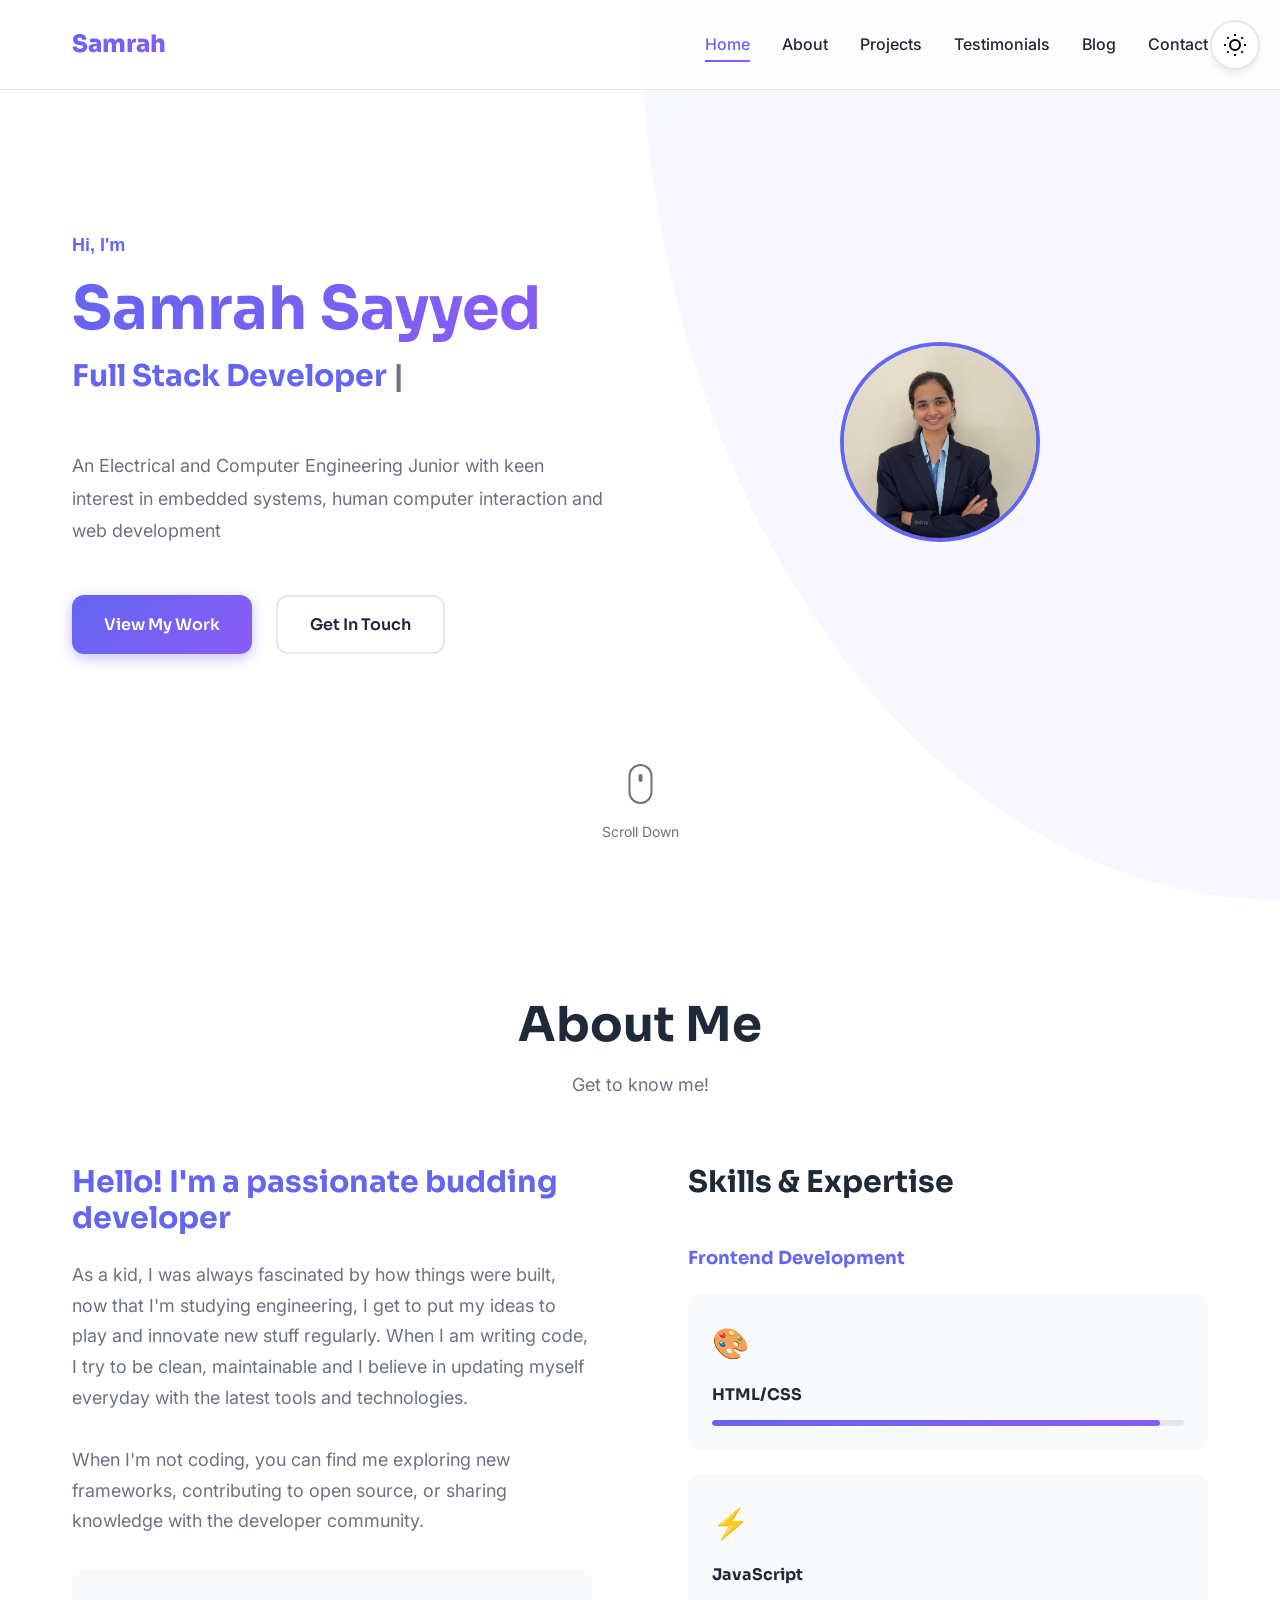
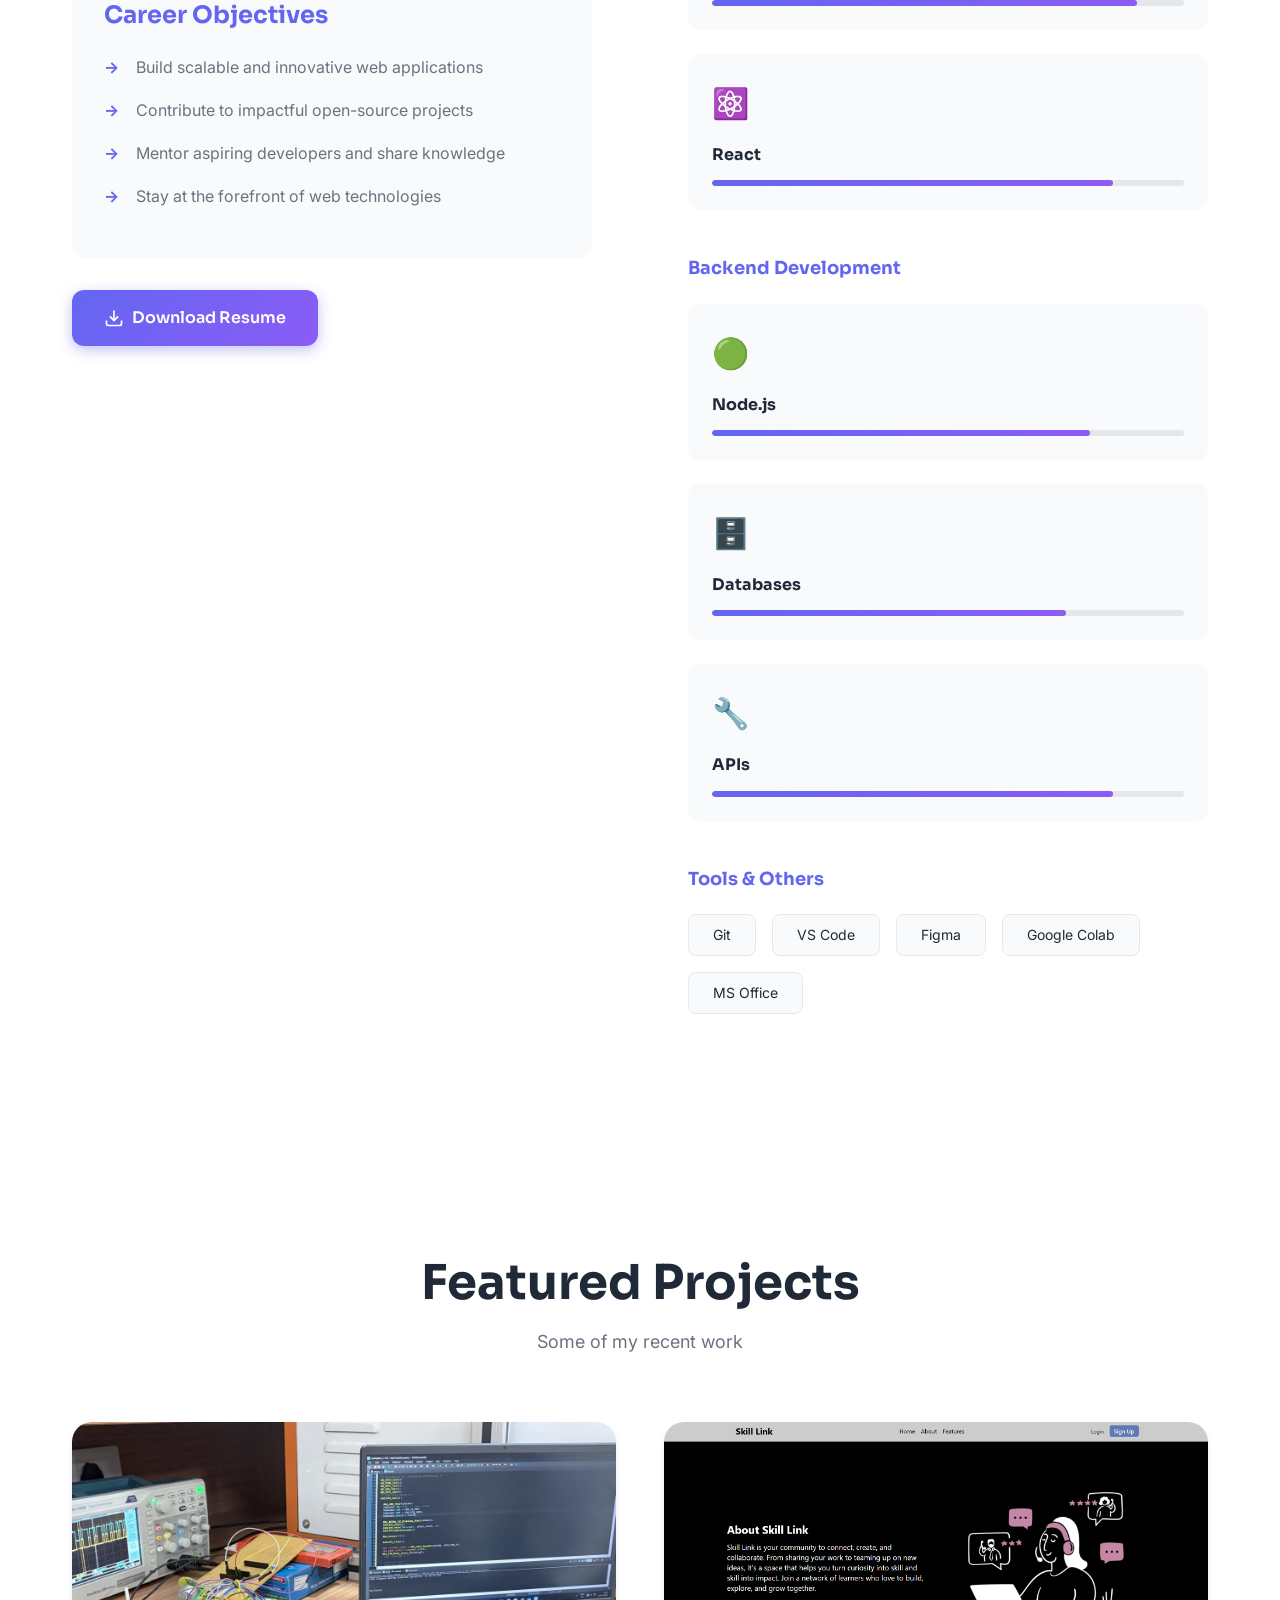
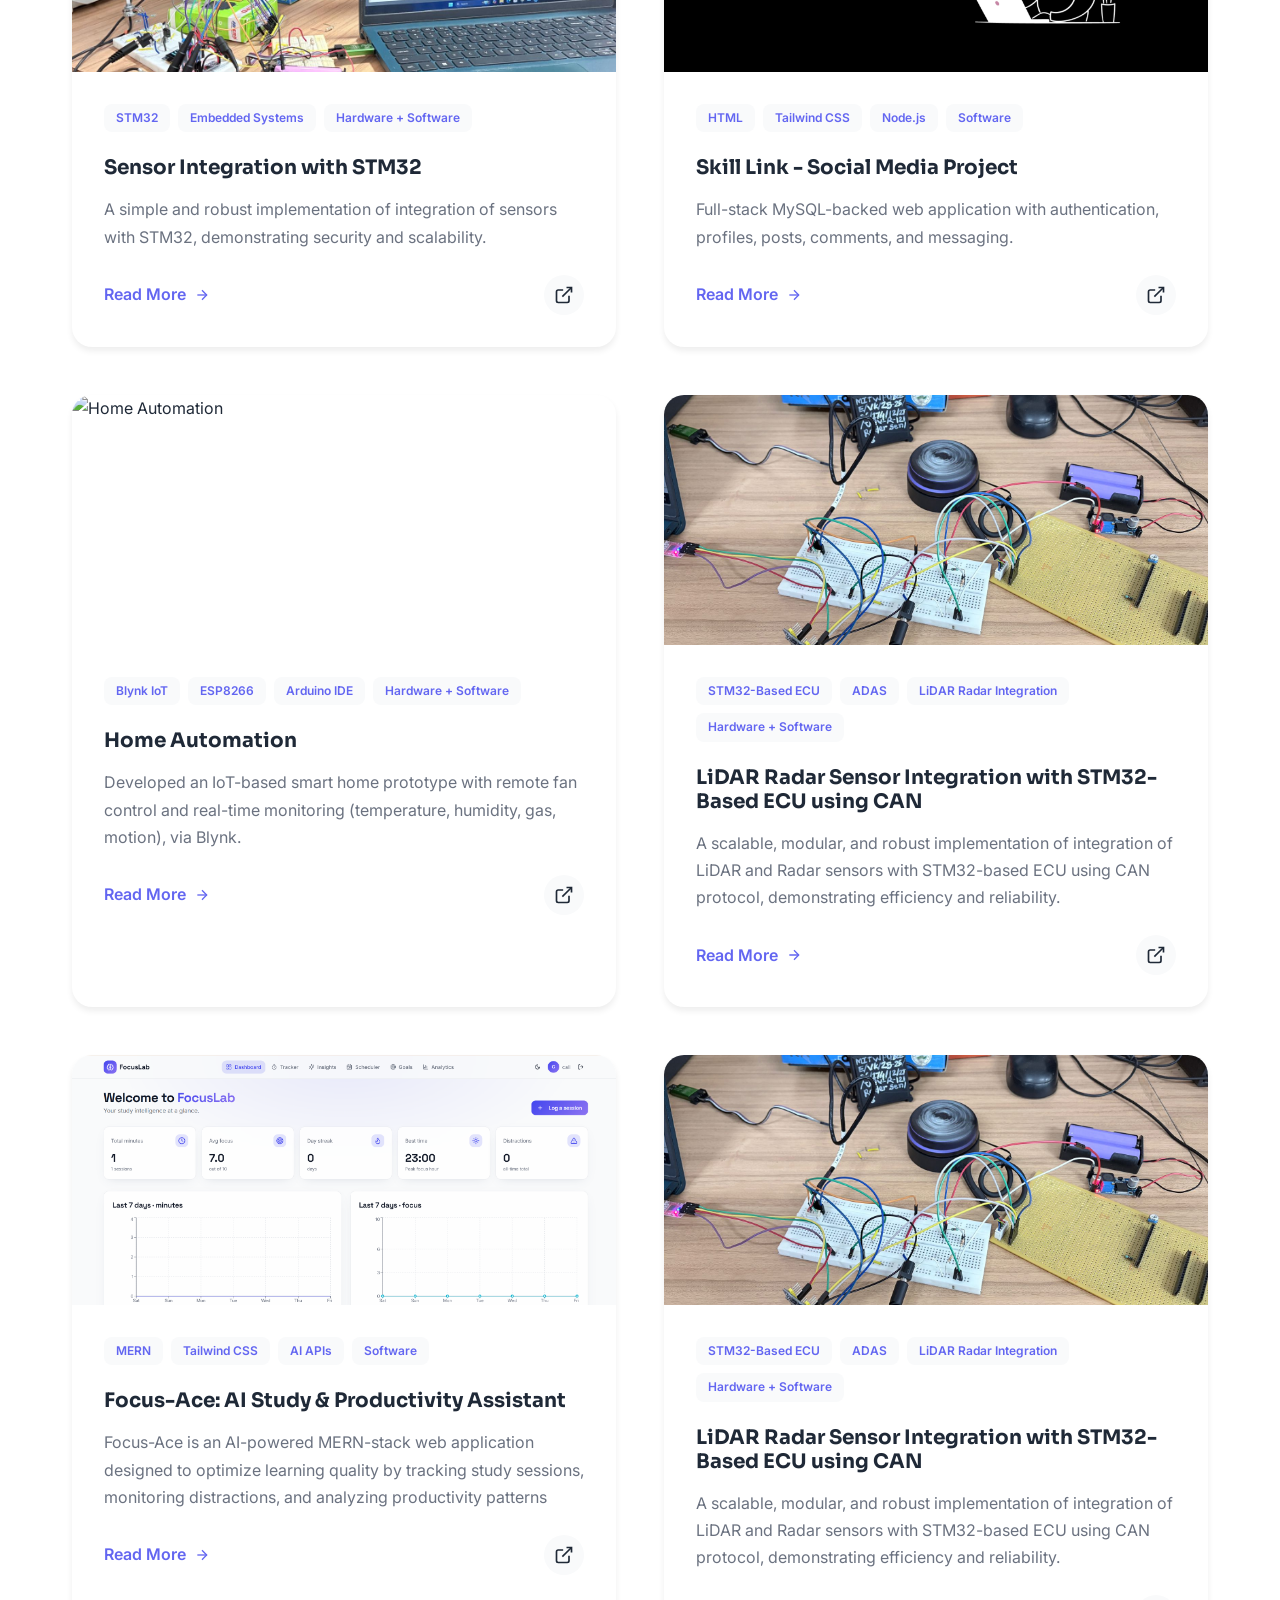
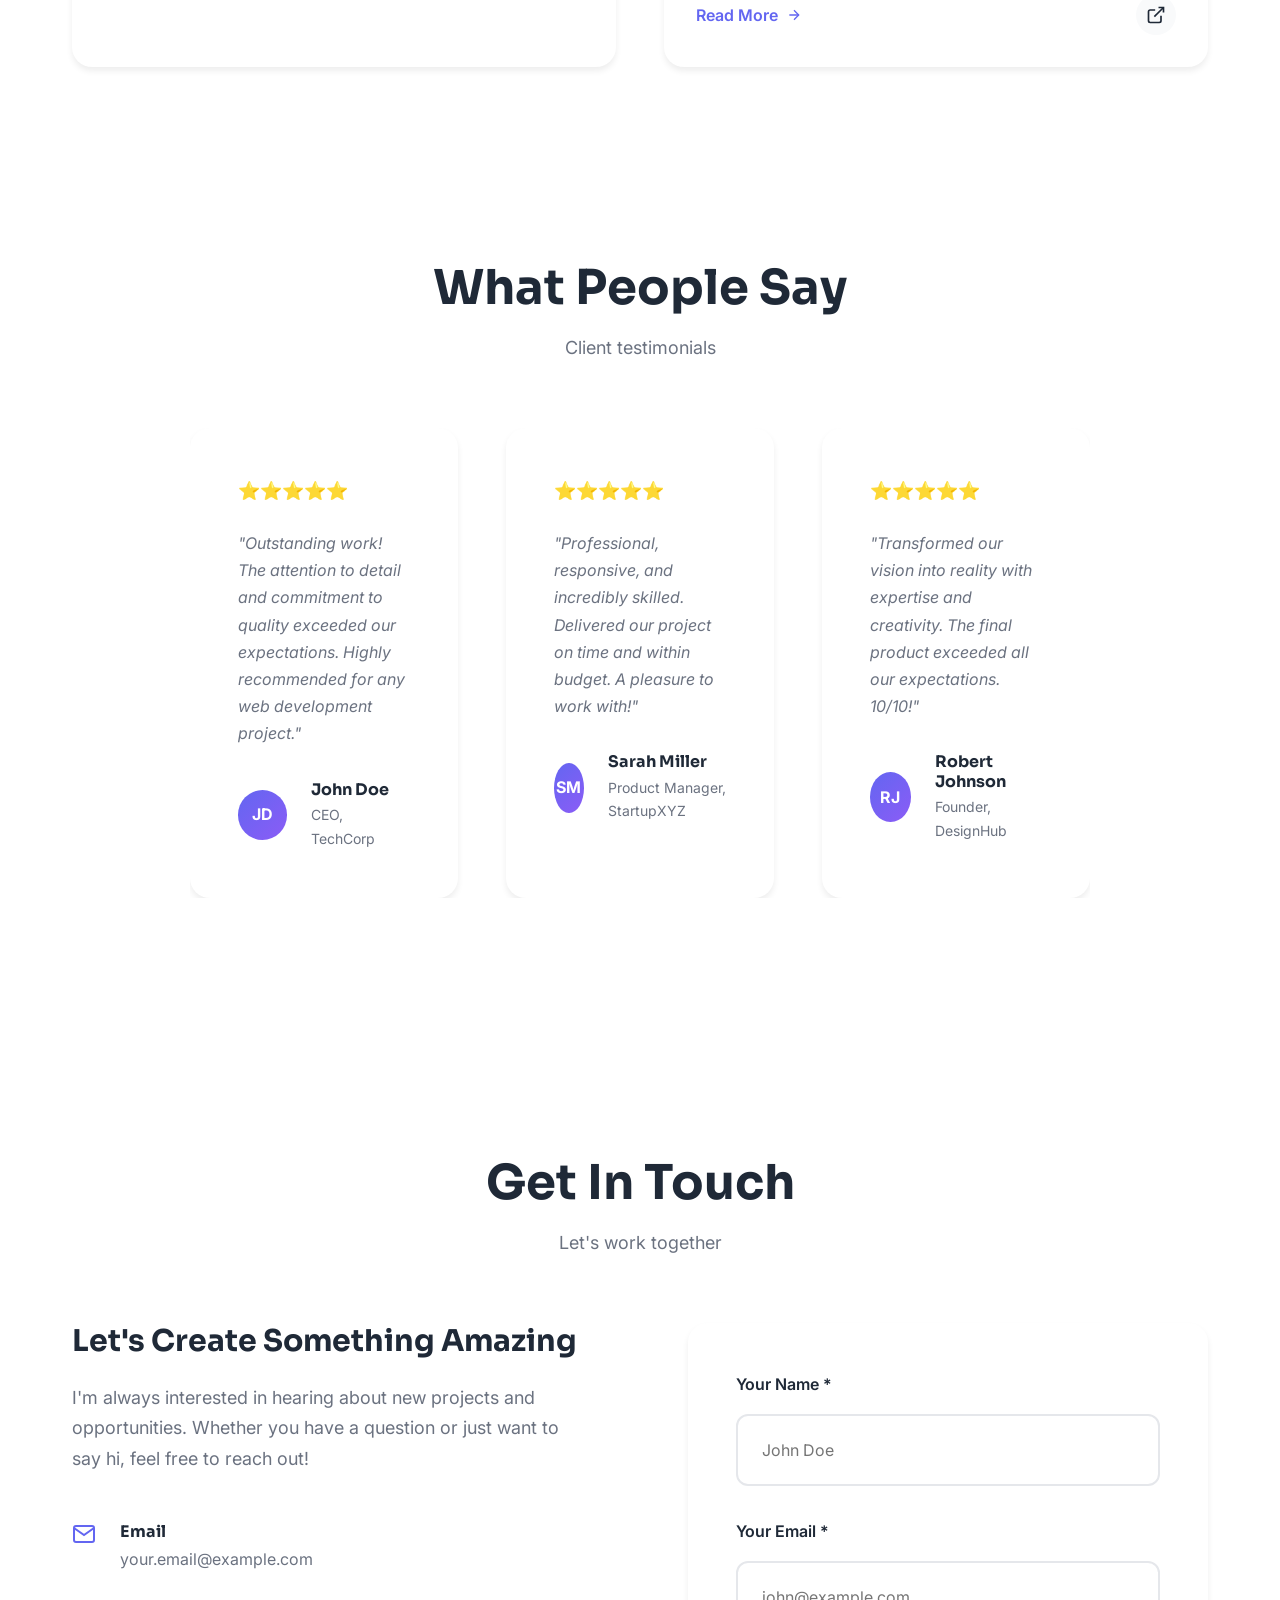
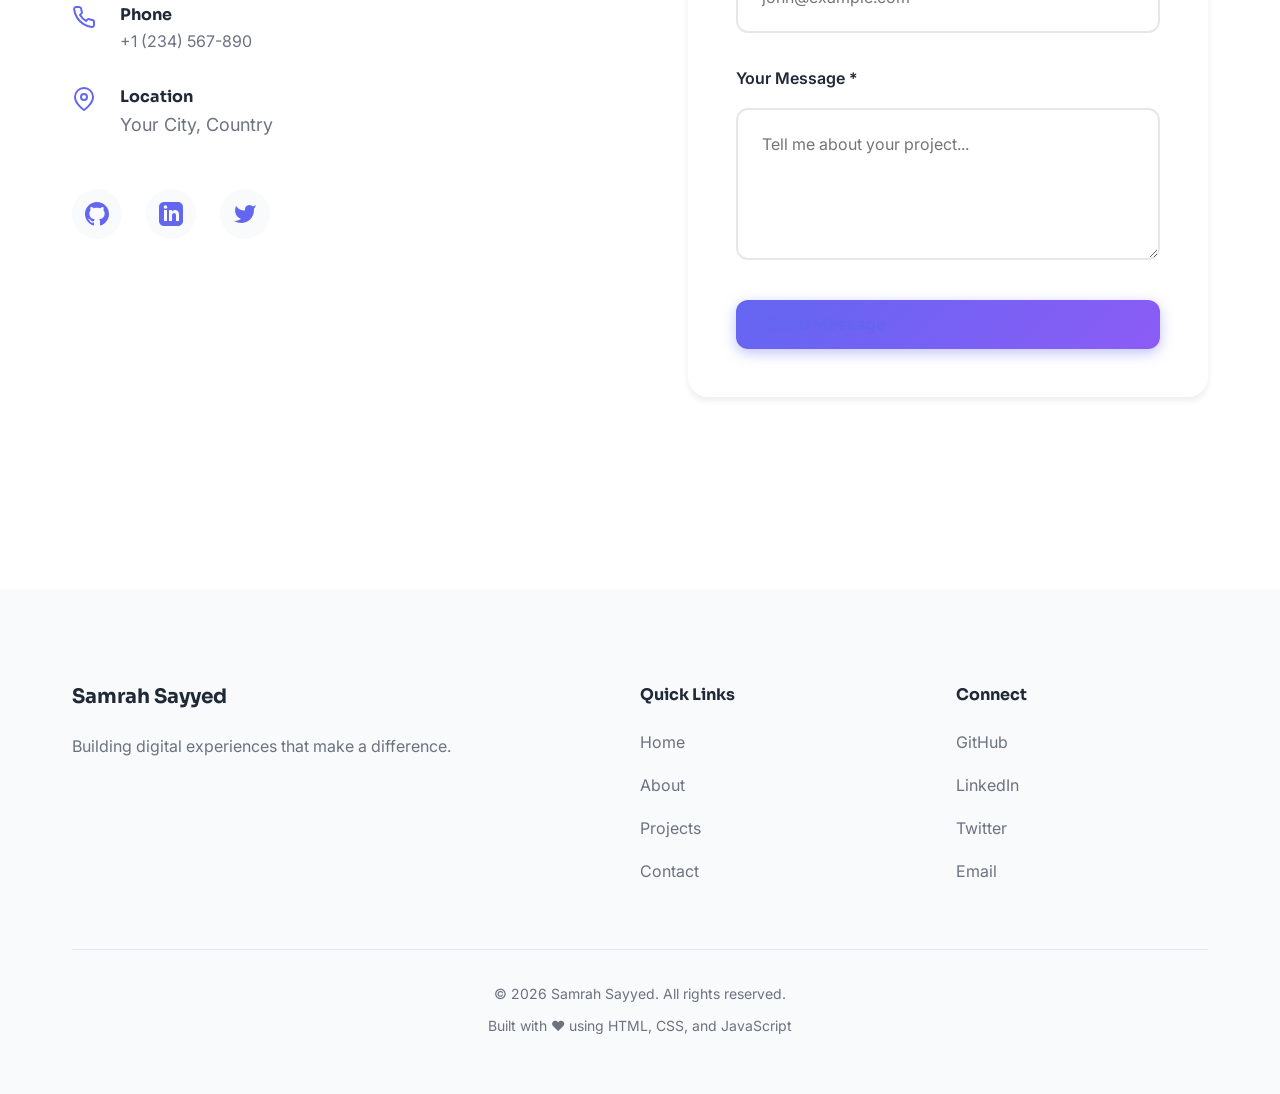
==== commit 1454d174: "portfolio updates Co-authored-by: Copilot <copilot@github.com>" ====
--- a/index.html
+++ b/index.html
@@ -136,7 +136,7 @@
                             </ul>
                         </div>
                         
-                        <a href="assets/resume.pdf" class="btn btn-primary" download>
+                        <a href="assets/az_resume.pdf" class="btn btn-primary" download>
                             <svg width="20" height="20" viewBox="0 0 24 24" fill="none" stroke="currentColor" stroke-width="2">
                                 <path d="M21 15v4a2 2 0 0 1-2 2H5a2 2 0 0 1-2-2v-4"></path>
                                 <polyline points="7 10 12 15 17 10"></polyline>
@@ -338,6 +338,120 @@
                             </div>
                         </div>
                     </article>
+                    <!-- Project 4 -->
+                    <article class="project-card reveal-scale" data-category="web">
+                        <div class="project-image">
+                            <img src="./images/project4.jpeg" alt="LiDAR Radar Sensor Integration" loading="lazy">
+                            <div class="project-overlay">
+                                <a href="projects/project4.html" class="project-link">View Details</a>
+                            </div>
+                        </div>
+                        <div class="project-content">
+                            <div class="project-tags">
+                                <span class="tag">STM32-Based ECU</span>
+                                <span class="tag">ADAS</span>
+                                <span class="tag">LiDAR Radar Integration</span>
+                                <span class="tag">Hardware + Software</span>
+                            </div>
+                            <h3>LiDAR Radar Sensor Integration with STM32-Based ECU using CAN</h3>
+                            <p>
+                                A scalable, modular, and robust implementation of integration of LiDAR and Radar sensors with STM32-based ECU using CAN protocol, demonstrating efficiency and reliability.
+                            </p>
+                            <div class="project-links">
+                                <a href="projects/project4.html" class="btn-text">
+                                    Read More
+                                    <svg width="16" height="16" viewBox="0 0 24 24" fill="none" stroke="currentColor" stroke-width="2">
+                                        <line x1="5" y1="12" x2="19" y2="12"></line>
+                                        <polyline points="12 5 19 12 12 19"></polyline>
+                                    </svg>
+                                </a>
+                                <a href="#" class="btn-icon" aria-label="View live demo">
+                                    <svg width="20" height="20" viewBox="0 0 24 24" fill="none" stroke="currentColor" stroke-width="2">
+                                        <path d="M18 13v6a2 2 0 0 1-2 2H5a2 2 0 0 1-2-2V8a2 2 0 0 1 2-2h6"></path>
+                                        <polyline points="15 3 21 3 21 9"></polyline>
+                                        <line x1="10" y1="14" x2="21" y2="3"></line>
+                                    </svg>
+                                </a>
+                            </div>
+                        </div>
+                    </article>
+
+                    <!-- Project 5 -->
+                    <article class="project-card reveal-scale" data-category="web">
+                        <div class="project-image">
+                            <img src="./images/project5.png" alt="LiDAR Radar Sensor Integration" loading="lazy">
+                            <div class="project-overlay">
+                                <a href="projects/project5.html" class="project-link">View Details</a>
+                            </div>
+                        </div>
+                        <div class="project-content">
+                            <div class="project-tags">
+                                <span class="tag">MERN</span>
+                                <span class="tag">Tailwind CSS</span>
+                                <span class="tag">AI APIs</span>
+                                <span class="tag">Software</span>
+                            </div>
+                            <h3>Focus-Ace: AI Study & Productivity Assistant</h3>
+                            <p>
+                                Focus-Ace is an AI-powered MERN-stack web application designed to optimize learning quality by tracking study sessions, monitoring distractions, and analyzing productivity patterns
+                            </p>
+                            <div class="project-links">
+                                <a href="projects/project5.html" class="btn-text">
+                                    Read More
+                                    <svg width="16" height="16" viewBox="0 0 24 24" fill="none" stroke="currentColor" stroke-width="2">
+                                        <line x1="5" y1="12" x2="19" y2="12"></line>
+                                        <polyline points="12 5 19 12 12 19"></polyline>
+                                    </svg>
+                                </a>
+                                <a href="#" class="btn-icon" aria-label="View live demo">
+                                    <svg width="20" height="20" viewBox="0 0 24 24" fill="none" stroke="currentColor" stroke-width="2">
+                                        <path d="M18 13v6a2 2 0 0 1-2 2H5a2 2 0 0 1-2-2V8a2 2 0 0 1 2-2h6"></path>
+                                        <polyline points="15 3 21 3 21 9"></polyline>
+                                        <line x1="10" y1="14" x2="21" y2="3"></line>
+                                    </svg>
+                                </a>
+                            </div>
+                        </div>
+                    </article>
+
+                    <!-- Project 4 -->
+                    <article class="project-card reveal-scale" data-category="web">
+                        <div class="project-image">
+                            <img src="./images/project4.jpeg" alt="LiDAR Radar Sensor Integration" loading="lazy">
+                            <div class="project-overlay">
+                                <a href="projects/project4.html" class="project-link">View Details</a>
+                            </div>
+                        </div>
+                        <div class="project-content">
+                            <div class="project-tags">
+                                <span class="tag">STM32-Based ECU</span>
+                                <span class="tag">ADAS</span>
+                                <span class="tag">LiDAR Radar Integration</span>
+                                <span class="tag">Hardware + Software</span>
+                            </div>
+                            <h3>LiDAR Radar Sensor Integration with STM32-Based ECU using CAN</h3>
+                            <p>
+                                A scalable, modular, and robust implementation of integration of LiDAR and Radar sensors with STM32-based ECU using CAN protocol, demonstrating efficiency and reliability.
+                            </p>
+                            <div class="project-links">
+                                <a href="projects/project4.html" class="btn-text">
+                                    Read More
+                                    <svg width="16" height="16" viewBox="0 0 24 24" fill="none" stroke="currentColor" stroke-width="2">
+                                        <line x1="5" y1="12" x2="19" y2="12"></line>
+                                        <polyline points="12 5 19 12 12 19"></polyline>
+                                    </svg>
+                                </a>
+                                <a href="#" class="btn-icon" aria-label="View live demo">
+                                    <svg width="20" height="20" viewBox="0 0 24 24" fill="none" stroke="currentColor" stroke-width="2">
+                                        <path d="M18 13v6a2 2 0 0 1-2 2H5a2 2 0 0 1-2-2V8a2 2 0 0 1 2-2h6"></path>
+                                        <polyline points="15 3 21 3 21 9"></polyline>
+                                        <line x1="10" y1="14" x2="21" y2="3"></line>
+                                    </svg>
+                                </a>
+                            </div>
+                        </div>
+                    </article>
+
                 </div>
             </div>
         </section>
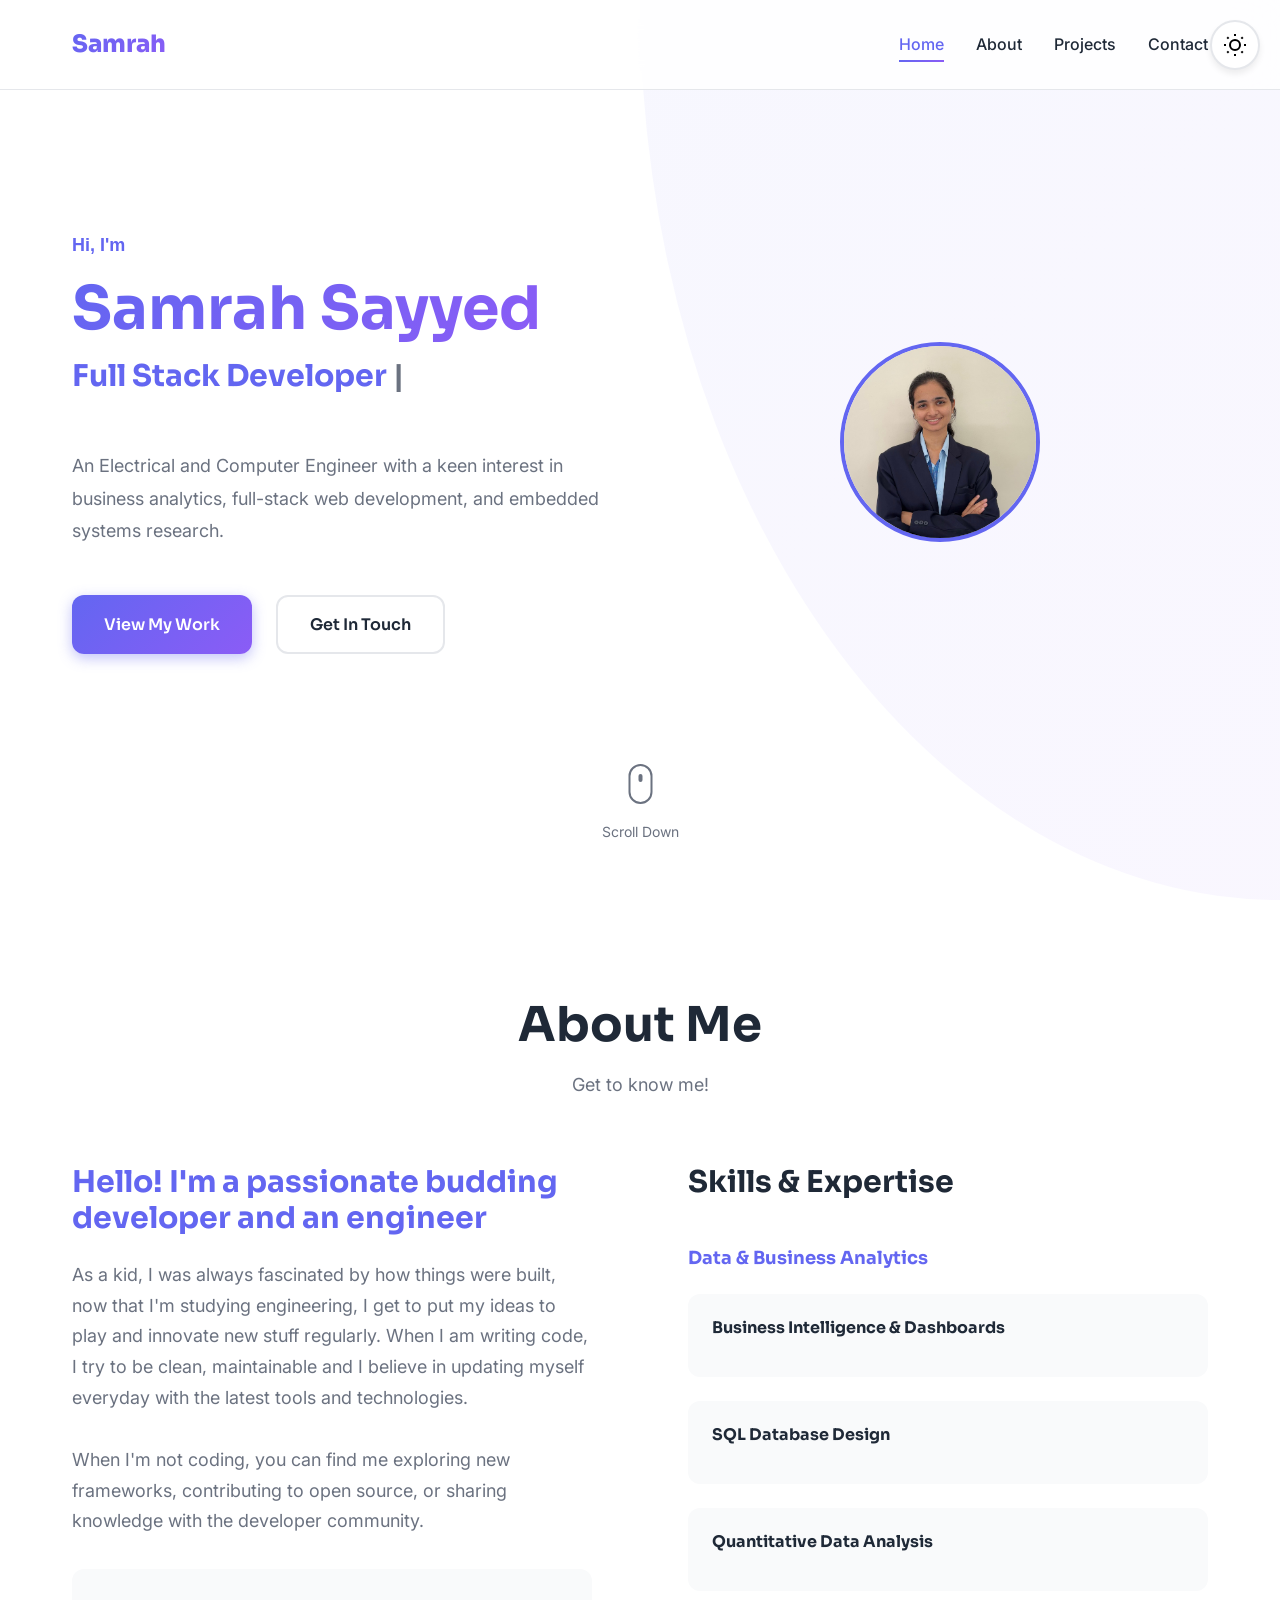
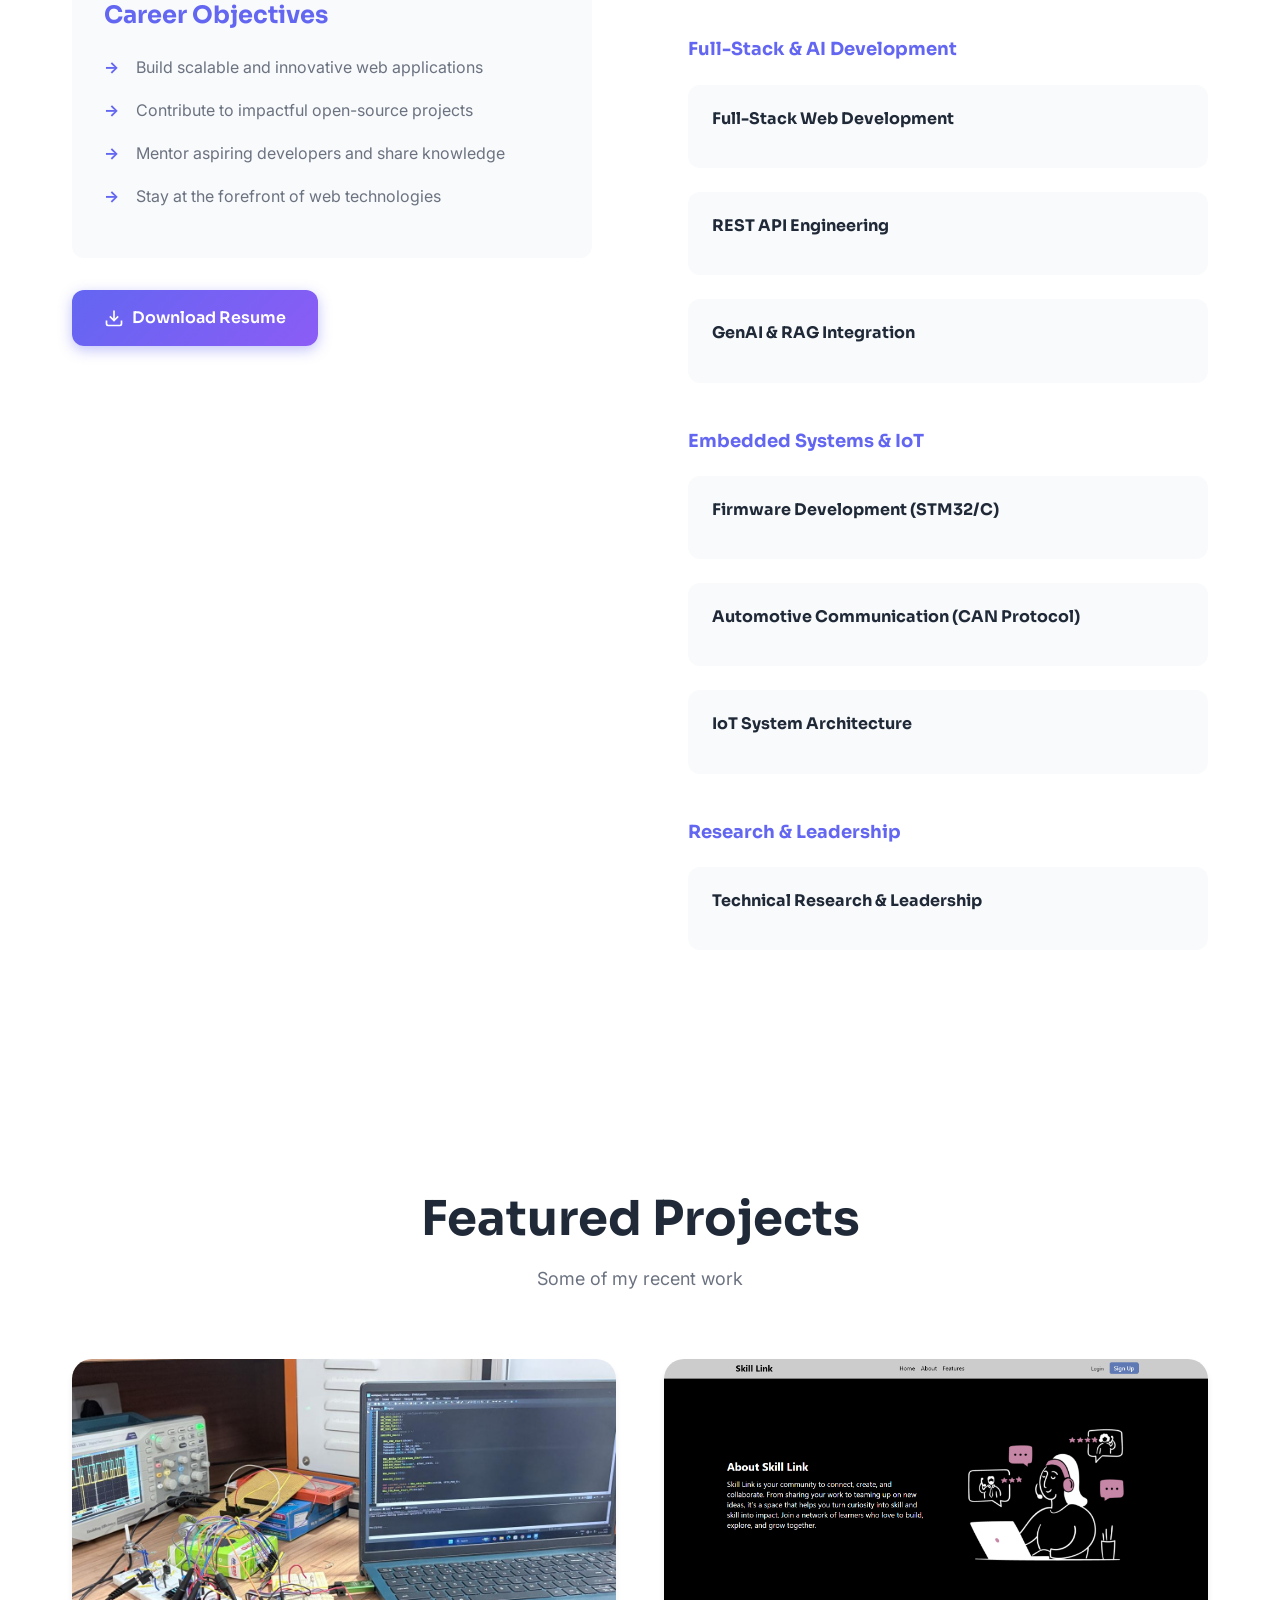
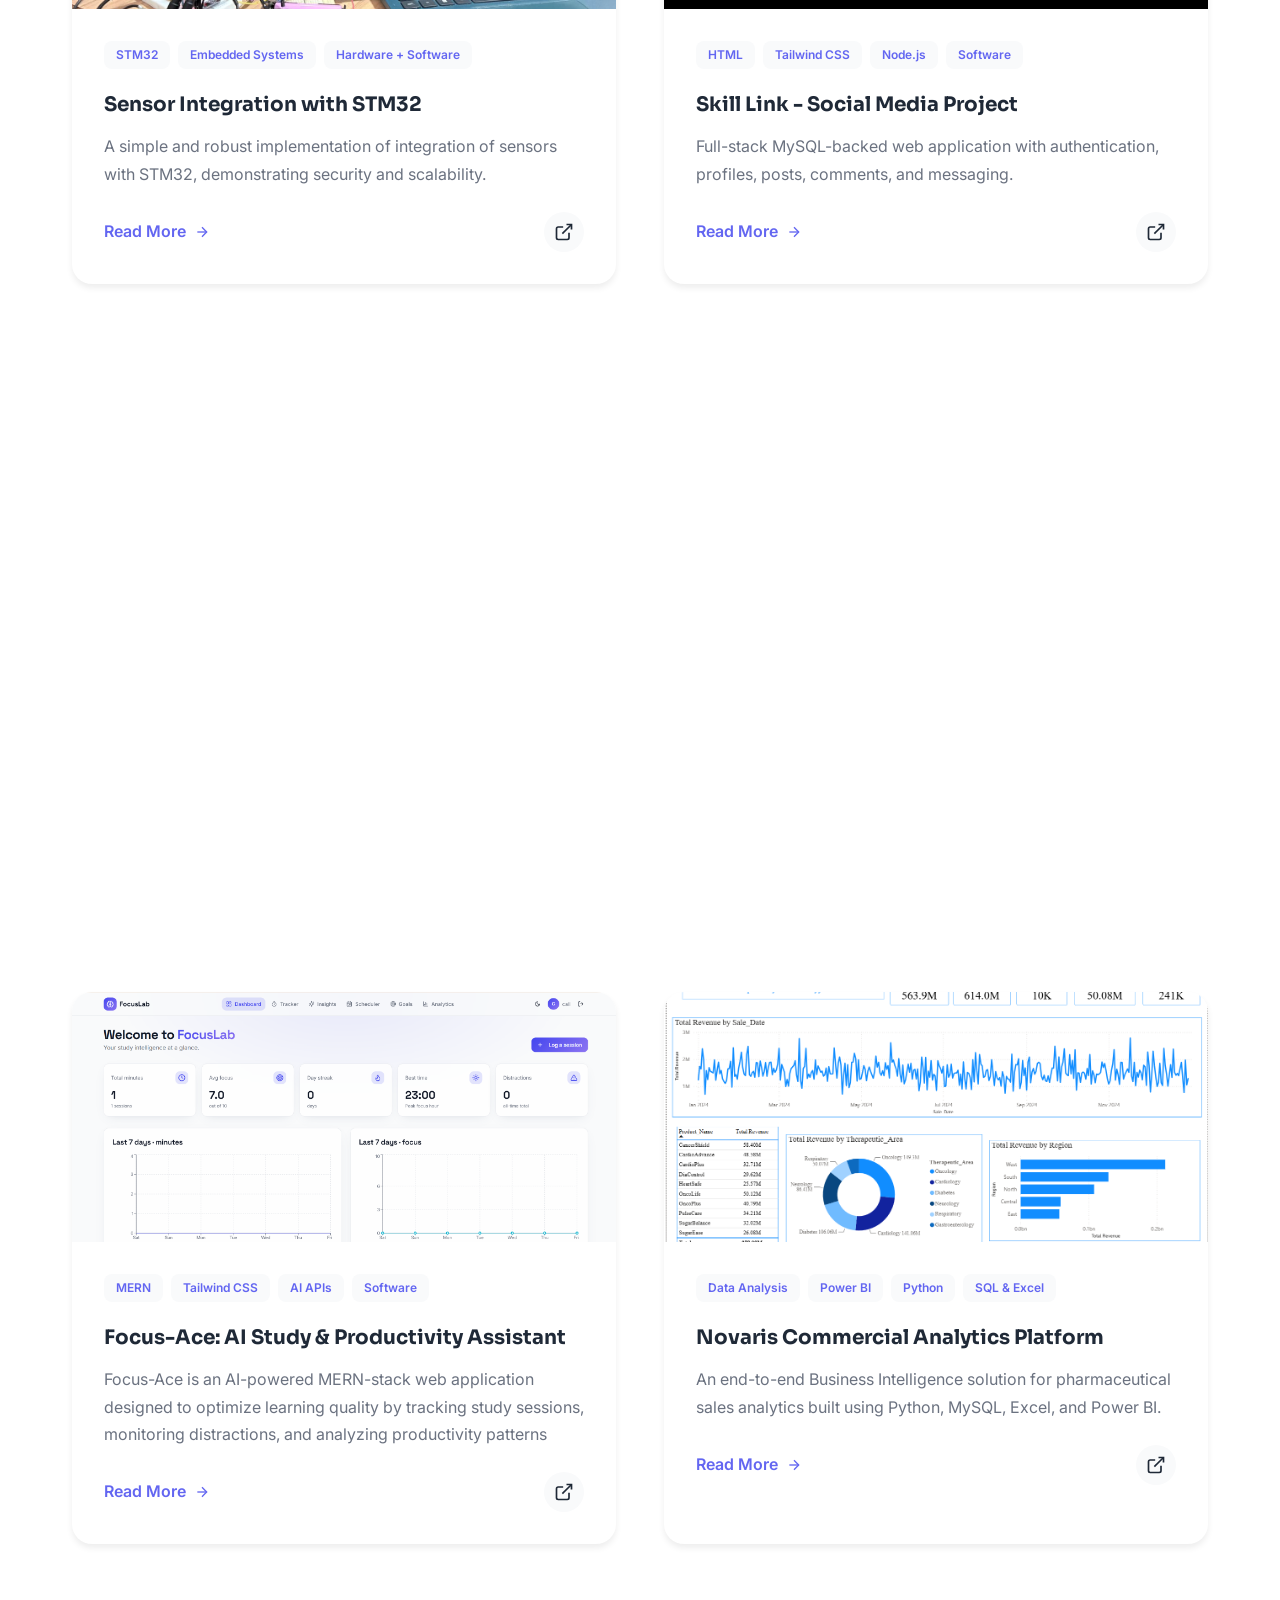
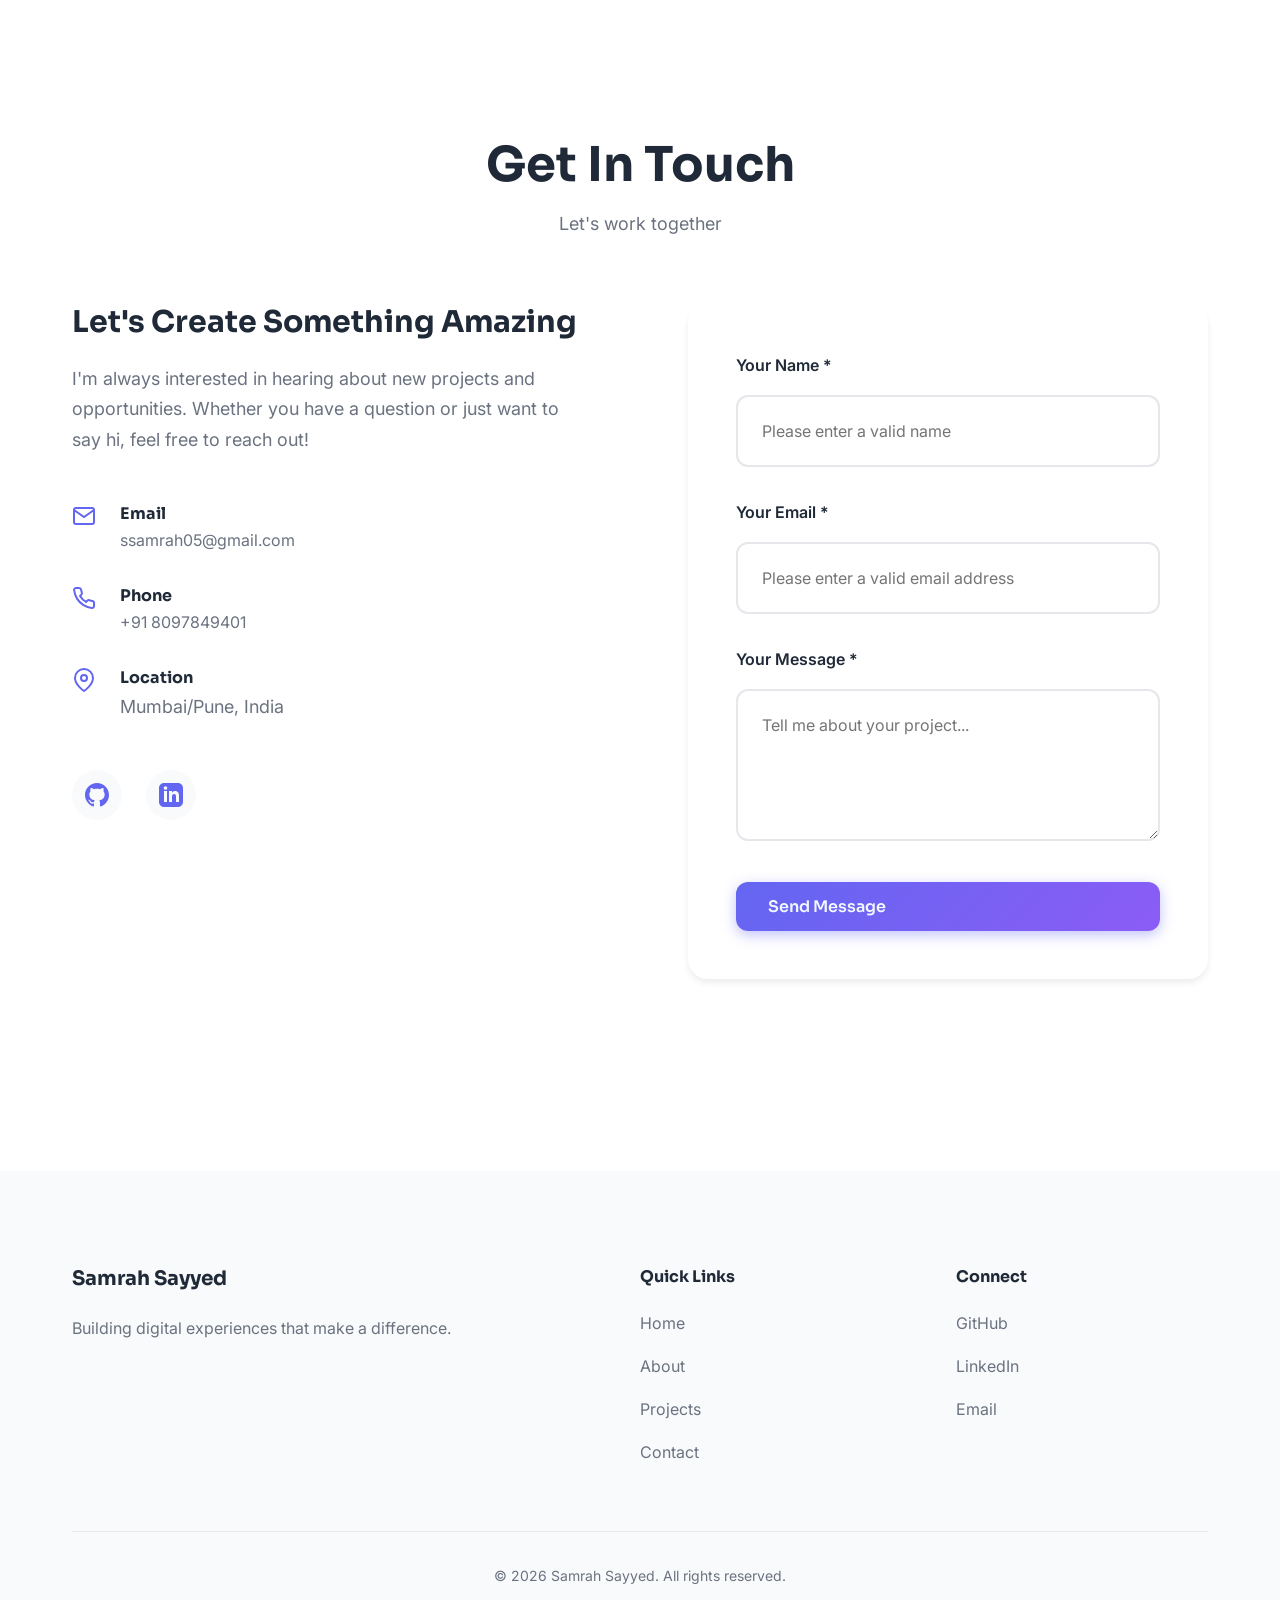
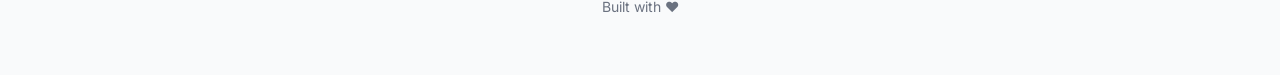
==== commit 102013c4: "Made updates" ====
--- a/index.html
+++ b/index.html
@@ -57,8 +57,6 @@
                 <li><a href="#home" class="nav-link active">Home</a></li>
                 <li><a href="#about" class="nav-link">About</a></li>
                 <li><a href="#projects" class="nav-link">Projects</a></li>
-                <li><a href="#testimonials" class="nav-link">Testimonials</a></li>
-                <li><a href="#blog" class="nav-link">Blog</a></li>
                 <li><a href="#contact" class="nav-link">Contact</a></li>
             </ul>
         </div>
@@ -79,7 +77,7 @@
                         <span class="cursor">|</span>
                     </h2>
                     <p class="hero-description fade-in-up">
-                        An Electrical and Computer Engineering Junior with keen interest in embedded systems, human computer interaction and web development
+                        An Electrical and Computer Engineer with a keen interest in business analytics, full-stack web development, and embedded systems research.
                     </p>
                     <div class="hero-buttons fade-in-up">
                         <a href="#projects" class="btn btn-primary">View My Work</a>
@@ -115,7 +113,7 @@
                 
                 <div class="about-content">
                     <div class="about-text reveal-left">
-                        <h3>Hello! I'm a passionate budding developer</h3>
+                        <h3>Hello! I'm a passionate budding developer and an engineer</h3>
                         <p>
                             As a kid, I was always fascinated by how things were built, now that I'm studying engineering, I get to put my ideas to play and innovate new stuff regularly.
                             When I am writing code, I try to be clean, maintainable and I believe in updating myself everyday with the latest tools and technologies.
@@ -136,7 +134,7 @@
                             </ul>
                         </div>
                         
-                        <a href="assets/az_resume.pdf" class="btn btn-primary" download>
+                        <a href="assets/SAMRAH_SAYYED_MASTER_RESUME.pdf" class="btn btn-primary" download>
                             <svg width="20" height="20" viewBox="0 0 24 24" fill="none" stroke="currentColor" stroke-width="2">
                                 <path d="M21 15v4a2 2 0 0 1-2 2H5a2 2 0 0 1-2-2v-4"></path>
                                 <polyline points="7 10 12 15 17 10"></polyline>
@@ -150,67 +148,56 @@
                         <h3>Skills & Expertise</h3>
                         
                         <div class="skill-category">
-                            <h4>Frontend Development</h4>
+                            <h4>Data & Business Analytics</h4>
                             <div class="skills-grid">
                                 <div class="skill-card">
-                                    <div class="skill-icon">🎨</div>
-                                    <h5>HTML/CSS</h5>
-                                    <div class="skill-bar">
-                                        <div class="skill-progress" style="width: 95%"></div>
-                                    </div>
-                                </div>
-                                <div class="skill-card">
-                                    <div class="skill-icon">⚡</div>
-                                    <h5>JavaScript</h5>
-                                    <div class="skill-bar">
-                                        <div class="skill-progress" style="width: 90%"></div>
-                                    </div>
-                                </div>
-                                <div class="skill-card">
-                                    <div class="skill-icon">⚛️</div>
-                                    <h5>React</h5>
-                                    <div class="skill-bar">
-                                        <div class="skill-progress" style="width: 85%"></div>
-                                    </div>
+                                    <h5>Business Intelligence & Dashboards</h5>
+                                </div>
+                                <div class="skill-card">
+                                    <h5>SQL Database Design</h5>
+                                </div>
+                                <div class="skill-card">
+                                    <h5>Quantitative Data Analysis</h5>
+                                </div>
+                            </div>
+                        </div>
+
+                         <div class="skill-category">
+                            <h4>Full-Stack & AI Development</h4>
+                            <div class="skills-grid">
+                                <div class="skill-card">
+                                    <h5>Full-Stack Web Development</h5>
+                                </div>
+                                <div class="skill-card">
+                                    <h5>REST API Engineering</h5>
+                                </div>
+                                <div class="skill-card">
+                                    <h5>GenAI & RAG Integration</h5>
                                 </div>
                             </div>
                         </div>
                         
                         <div class="skill-category">
-                            <h4>Backend Development</h4>
+                            <h4>Embedded Systems & IoT</h4>
                             <div class="skills-grid">
                                 <div class="skill-card">
-                                    <div class="skill-icon">🟢</div>
-                                    <h5>Node.js</h5>
-                                    <div class="skill-bar">
-                                        <div class="skill-progress" style="width: 80%"></div>
-                                    </div>
-                                </div>
-                                <div class="skill-card">
-                                    <div class="skill-icon">🗄️</div>
-                                    <h5>Databases</h5>
-                                    <div class="skill-bar">
-                                        <div class="skill-progress" style="width: 75%"></div>
-                                    </div>
-                                </div>
-                                <div class="skill-card">
-                                    <div class="skill-icon">🔧</div>
-                                    <h5>APIs</h5>
-                                    <div class="skill-bar">
-                                        <div class="skill-progress" style="width: 85%"></div>
-                                    </div>
-                                </div>
-                            </div>
-                        </div>
-                        
+                                    <h5>Firmware Development (STM32/C)</h5>
+                                </div>
+                                <div class="skill-card">
+                                    <h5>Automotive Communication (CAN Protocol)</h5>
+                                </div>
+                                <div class="skill-card">
+                                    <h5>IoT System Architecture</h5>
+                                </div>
+                            </div>
+                        </div>
+
                         <div class="skill-category">
-                            <h4>Tools & Others</h4>
-                            <div class="tool-tags">
-                                <span class="tool-tag">Git</span>
-                                <span class="tool-tag">VS Code</span>
-                                <span class="tool-tag">Figma</span>
-                                <span class="tool-tag">Google Colab</span>
-                                <span class="tool-tag">MS Office</span>
+                            <h4>Research & Leadership</h4>
+                            <div class="skills-grid">
+                                <div class="skill-card">
+                                    <h5>Technical Research & Leadership</h5>
+                                </div>
                             </div>
                         </div>
                     </div>
@@ -414,27 +401,27 @@
                         </div>
                     </article>
 
-                    <!-- Project 4 -->
+                    <!-- Project 6 -->
                     <article class="project-card reveal-scale" data-category="web">
                         <div class="project-image">
-                            <img src="./images/project4.jpeg" alt="LiDAR Radar Sensor Integration" loading="lazy">
+                            <img src="./images/project6-1.png" alt="Novaris" loading="lazy">
                             <div class="project-overlay">
-                                <a href="projects/project4.html" class="project-link">View Details</a>
+                                <a href="projects/project6.html" class="project-link">View Details</a>
                             </div>
                         </div>
                         <div class="project-content">
                             <div class="project-tags">
-                                <span class="tag">STM32-Based ECU</span>
-                                <span class="tag">ADAS</span>
-                                <span class="tag">LiDAR Radar Integration</span>
-                                <span class="tag">Hardware + Software</span>
-                            </div>
-                            <h3>LiDAR Radar Sensor Integration with STM32-Based ECU using CAN</h3>
+                                <span class="tag">Data Analysis</span>
+                                <span class="tag">Power BI</span>
+                                <span class="tag">Python</span>
+                                <span class="tag">SQL & Excel</span>
+                            </div>
+                            <h3>Novaris Commercial Analytics Platform</h3>
                             <p>
-                                A scalable, modular, and robust implementation of integration of LiDAR and Radar sensors with STM32-based ECU using CAN protocol, demonstrating efficiency and reliability.
+                                An end-to-end Business Intelligence solution for pharmaceutical sales analytics built using Python, MySQL, Excel, and Power BI.
                             </p>
                             <div class="project-links">
-                                <a href="projects/project4.html" class="btn-text">
+                                <a href="projects/project6.html" class="btn-text">
                                     Read More
                                     <svg width="16" height="16" viewBox="0 0 24 24" fill="none" stroke="currentColor" stroke-width="2">
                                         <line x1="5" y1="12" x2="19" y2="12"></line>
@@ -456,127 +443,7 @@
             </div>
         </section>
 
-        <!-- Testimonials Section -->
-        <section id="testimonials" class="testimonials-section section">
-            <div class="container">
-                <h2 class="section-title reveal-text">What People Say</h2>
-                <div class="section-subtitle reveal-text">Client testimonials</div>
-                
-                <div class="testimonials-slider">
-                    <div class="testimonial-track">
-                        <div class="testimonial-card">
-                            <div class="testimonial-rating">
-                                ⭐⭐⭐⭐⭐
-                            </div>
-                            <p class="testimonial-text">
-                                "Outstanding work! The attention to detail and commitment to quality exceeded 
-                                our expectations. Highly recommended for any web development project."
-                            </p>
-                            <div class="testimonial-author">
-                                <div class="author-avatar">JD</div>
-                                <div class="author-info">
-                                    <h4>John Doe</h4>
-                                    <p>CEO, TechCorp</p>
-                                </div>
-                            </div>
-                        </div>
-
-                        <div class="testimonial-card">
-                            <div class="testimonial-rating">
-                                ⭐⭐⭐⭐⭐
-                            </div>
-                            <p class="testimonial-text">
-                                "Professional, responsive, and incredibly skilled. Delivered our project on time 
-                                and within budget. A pleasure to work with!"
-                            </p>
-                            <div class="testimonial-author">
-                                <div class="author-avatar">SM</div>
-                                <div class="author-info">
-                                    <h4>Sarah Miller</h4>
-                                    <p>Product Manager, StartupXYZ</p>
-                                </div>
-                            </div>
-                        </div>
-
-                        <div class="testimonial-card">
-                            <div class="testimonial-rating">
-                                ⭐⭐⭐⭐⭐
-                            </div>
-                            <p class="testimonial-text">
-                                "Transformed our vision into reality with expertise and creativity. The final 
-                                product exceeded all our expectations. 10/10!"
-                            </p>
-                            <div class="testimonial-author">
-                                <div class="author-avatar">RJ</div>
-                                <div class="author-info">
-                                    <h4>Robert Johnson</h4>
-                                    <p>Founder, DesignHub</p>
-                                </div>
-                            </div>
-                        </div>
-                    </div>
-                </div>
-            </div>
-        </section>
-
-        <!-- Blog Section --> <!--
-        <section id="blog" class="blog-section section">
-            <div class="container">
-                <h2 class="section-title reveal-text">Latest Articles</h2>
-                <div class="section-subtitle reveal-text">Thoughts and insights</div>
-                
-                <div class="blog-grid">
-                    <article class="blog-card reveal-up">
-                        <div class="blog-image">
-                            <img src="https://images.unsplash.com/photo-1517694712202-14dd9538aa97?w=600&h=400&fit=crop" alt="Blog post" loading="lazy">
-                            <span class="blog-category">Web Development</span>
-                        </div>
-                        <div class="blog-content">
-                            <time class="blog-date">February 1, 2026</time>
-                            <h3>The Future of Web Development in 2026</h3>
-                            <p>
-                                Exploring emerging trends and technologies shaping the future of web development, 
-                                from AI integration to enhanced performance optimizations.
-                            </p>
-                            <a href="#" class="blog-link">Read Article →</a>
-                        </div>
-                    </article>
-
-                    <article class="blog-card reveal-up">
-                        <div class="blog-image">
-                            <img src="https://images.unsplash.com/photo-1555066931-4365d14bab8c?w=600&h=400&fit=crop" alt="Blog post" loading="lazy">
-                            <span class="blog-category">Design</span>
-                        </div>
-                        <div class="blog-content">
-                            <time class="blog-date">January 28, 2026</time>
-                            <h3>Creating Accessible User Interfaces</h3>
-                            <p>
-                                A comprehensive guide to building inclusive web experiences that work for 
-                                everyone, with practical tips and real-world examples.
-                            </p>
-                            <a href="#" class="blog-link">Read Article →</a>
-                        </div>
-                    </article>
-
-                    <article class="blog-card reveal-up">
-                        <div class="blog-image">
-                            <img src="https://images.unsplash.com/photo-1498050108023-c5249f4df085?w=600&h=400&fit=crop" alt="Blog post" loading="lazy">
-                            <span class="blog-category">Tutorial</span>
-                        </div>
-                        <div class="blog-content">
-                            <time class="blog-date">January 20, 2026</time>
-                            <h3>Mastering CSS Grid Layouts</h3>
-                            <p>
-                                Deep dive into CSS Grid with advanced techniques, practical examples, and 
-                                best practices for creating responsive layouts.
-                            </p>
-                            <a href="#" class="blog-link">Read Article →</a>
-                        </div>
-                    </article>
-                </div>
-            </div>
-        </section>
-    -->
+        
         <!-- Contact Section -->
         <section id="contact" class="contact-section section">
             <div class="container">
@@ -599,7 +466,7 @@
                                 </svg>
                                 <div>
                                     <h4>Email</h4>
-                                    <a href="mailto:your.email@example.com">your.email@example.com</a>
+                                    <a href="mailto:ssamrah05@gmail.com">ssamrah05@gmail.com</a>
                                 </div>
                             </div>
                             
@@ -609,7 +476,7 @@
                                 </svg>
                                 <div>
                                     <h4>Phone</h4>
-                                    <a href="tel:+1234567890">+1 (234) 567-890</a>
+                                    <a href="tel:+918097849401">+91 8097849401</a>
                                 </div>
                             </div>
                             
@@ -620,25 +487,20 @@
                                 </svg>
                                 <div>
                                     <h4>Location</h4>
-                                    <p>Your City, Country</p>
+                                    <p>Mumbai/Pune, India</p>
                                 </div>
                             </div>
                         </div>
                         
                         <div class="social-links">
-                            <a href="#" aria-label="GitHub" class="social-link">
+                            <a href="https://github.com/SamrahSayyed" aria-label="GitHub" class="social-link">
                                 <svg width="24" height="24" viewBox="0 0 24 24" fill="currentColor">
                                     <path d="M12 0c-6.626 0-12 5.373-12 12 0 5.302 3.438 9.8 8.207 11.387.599.111.793-.261.793-.577v-2.234c-3.338.726-4.033-1.416-4.033-1.416-.546-1.387-1.333-1.756-1.333-1.756-1.089-.745.083-.729.083-.729 1.205.084 1.839 1.237 1.839 1.237 1.07 1.834 2.807 1.304 3.492.997.107-.775.418-1.305.762-1.604-2.665-.305-5.467-1.334-5.467-5.931 0-1.311.469-2.381 1.236-3.221-.124-.303-.535-1.524.117-3.176 0 0 1.008-.322 3.301 1.23.957-.266 1.983-.399 3.003-.404 1.02.005 2.047.138 3.006.404 2.291-1.552 3.297-1.23 3.297-1.23.653 1.653.242 2.874.118 3.176.77.84 1.235 1.911 1.235 3.221 0 4.609-2.807 5.624-5.479 5.921.43.372.823 1.102.823 2.222v3.293c0 .319.192.694.801.576 4.765-1.589 8.199-6.086 8.199-11.386 0-6.627-5.373-12-12-12z"/>
                                 </svg>
                             </a>
-                            <a href="#" aria-label="LinkedIn" class="social-link">
+                            <a href="https://www.linkedin.com/in/samrahsayyed/" aria-label="LinkedIn" class="social-link">
                                 <svg width="24" height="24" viewBox="0 0 24 24" fill="currentColor">
                                     <path d="M19 0h-14c-2.761 0-5 2.239-5 5v14c0 2.761 2.239 5 5 5h14c2.762 0 5-2.239 5-5v-14c0-2.761-2.238-5-5-5zm-11 19h-3v-11h3v11zm-1.5-12.268c-.966 0-1.75-.79-1.75-1.764s.784-1.764 1.75-1.764 1.75.79 1.75 1.764-.783 1.764-1.75 1.764zm13.5 12.268h-3v-5.604c0-3.368-4-3.113-4 0v5.604h-3v-11h3v1.765c1.396-2.586 7-2.777 7 2.476v6.759z"/>
-                                </svg>
-                            </a>
-                            <a href="#" aria-label="Twitter" class="social-link">
-                                <svg width="24" height="24" viewBox="0 0 24 24" fill="currentColor">
-                                    <path d="M23 3a10.9 10.9 0 01-3.14 1.53 4.48 4.48 0 00-7.86 3v1A10.66 10.66 0 013 4s-4 9 5 13a11.64 11.64 0 01-7 2c9 5 20 0 20-11.5a4.5 4.5 0 00-.08-.83A7.72 7.72 0 0023 3z"></path>
                                 </svg>
                             </a>
                         </div>
@@ -653,7 +515,7 @@
                                 name="name" 
                                 required 
                                 aria-required="true"
-                                placeholder="John Doe"
+                                placeholder="Please enter a valid name"
                             >
                             <span class="error-message" id="name-error"></span>
                         </div>
@@ -666,7 +528,7 @@
                                 name="email" 
                                 required 
                                 aria-required="true"
-                                placeholder="john@example.com"
+                                placeholder="Please enter a valid email address"
                             >
                             <span class="error-message" id="email-error"></span>
                         </div>
@@ -685,7 +547,7 @@
                         </div>
                         
                         <button type="submit" class="btn btn-primary btn-submit">
-                            <span class="btn-text">Send Message</span>
+                            <span class="btn-text" style="color:aliceblue">Send Message</span>
                             <span class="btn-loading">
                                 <svg width="20" height="20" viewBox="0 0 24 24" fill="none" stroke="currentColor" stroke-width="2">
                                     <circle cx="12" cy="12" r="10"></circle>
@@ -722,17 +584,16 @@
                 <div class="footer-section">
                     <h4>Connect</h4>
                     <ul>
-                        <li><a href="#">GitHub</a></li>
-                        <li><a href="#">LinkedIn</a></li>
-                        <li><a href="#">Twitter</a></li>
-                        <li><a href="#">Email</a></li>
+                        <li><a href="https://github.com/SamrahSayyed" target="_blank" rel="noopener noreferrer">GitHub</a></li>
+                        <li><a href="https://www.linkedin.com/in/samrahsayyed/" target="_blank" rel="noopener noreferrer">LinkedIn</a></li>
+                        <li><a href="mailto:ssamrah05@gmail.com">Email</a></li>
                     </ul>
                 </div>
             </div>
             
             <div class="footer-bottom">
                 <p>&copy; 2026 Samrah Sayyed. All rights reserved.</p>
-                <p>Built with ❤️ using HTML, CSS, and JavaScript</p>
+                <p>Built with ❤️</p>
             </div>
         </div>
     </footer>
